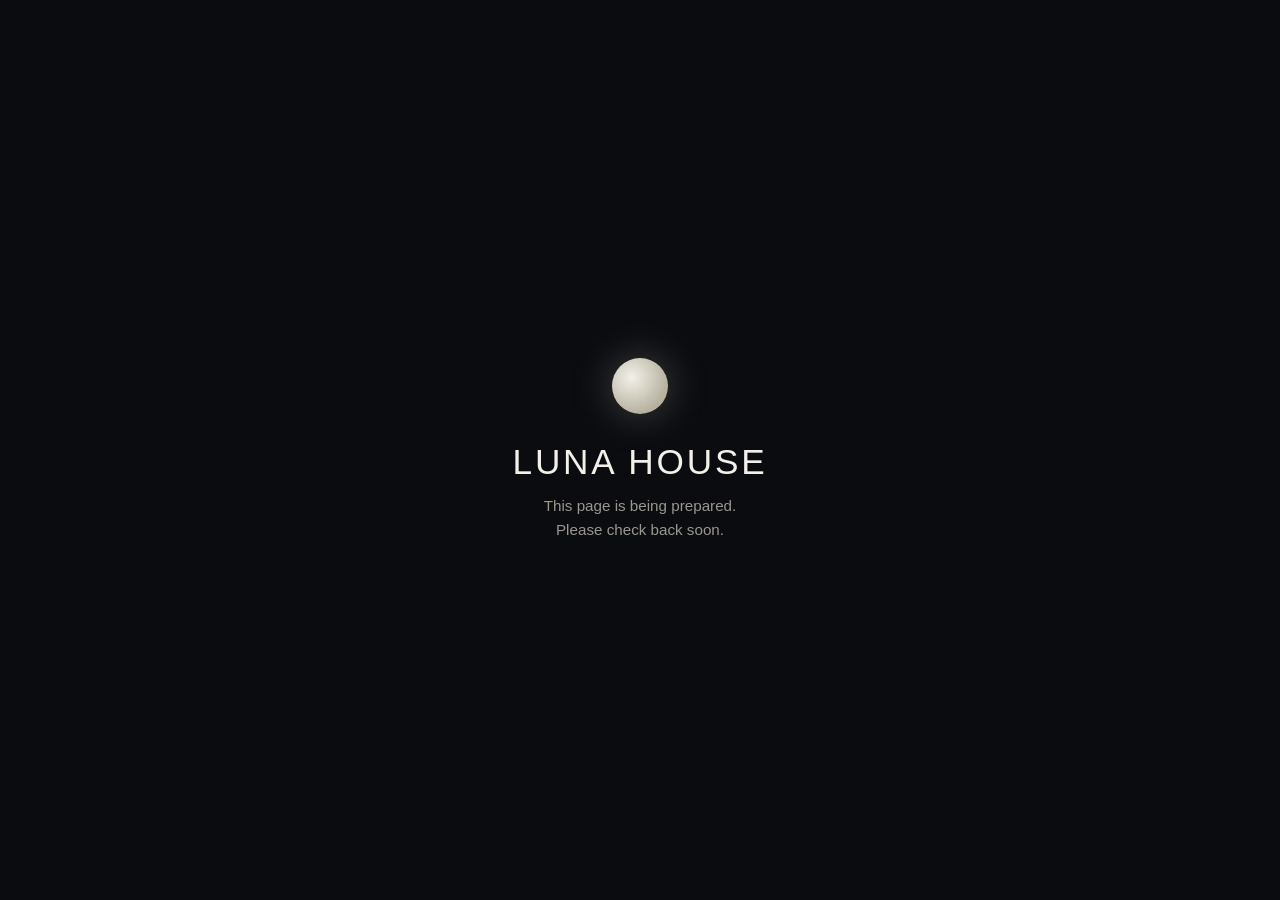
==== lunahouse/index.html @ dd2b15b4 "Add placeholder page for lunahouse subdomain Co-Authored-By: Claude Sonnet 5 <noreply@anthropic.com>" ====
<!DOCTYPE html>
<html lang="en">
<head>
<meta charset="UTF-8">
<meta name="viewport" content="width=device-width, initial-scale=1.0">
<title>Luna House — Coming Soon</title>
<style>
  :root {
    color-scheme: dark;
  }
  * { box-sizing: border-box; }
  html, body {
    height: 100%;
    margin: 0;
  }
  body {
    background: #0b0c10;
    color: #f2f0e8;
    font-family: "Helvetica Neue", Arial, sans-serif;
    display: flex;
    align-items: center;
    justify-content: center;
    text-align: center;
    padding: 24px;
  }
  .wrap {
    max-width: 520px;
  }
  .moon {
    width: 56px;
    height: 56px;
    margin: 0 auto 28px;
    border-radius: 50%;
    background: radial-gradient(circle at 35% 35%, #f2f0e8, #b7b2a0 70%);
    box-shadow: 0 0 40px rgba(242, 240, 232, 0.25);
  }
  h1 {
    font-size: clamp(1.6rem, 4vw, 2.2rem);
    font-weight: 300;
    letter-spacing: 0.08em;
    margin: 0 0 12px;
    text-transform: uppercase;
  }
  p {
    font-size: 0.95rem;
    line-height: 1.6;
    color: #9a978c;
    margin: 0;
  }
</style>
</head>
<body>
  <div class="wrap">
    <div class="moon"></div>
    <h1>Luna House</h1>
    <p>This page is being prepared.<br>Please check back soon.</p>
  </div>
</body>
</html>
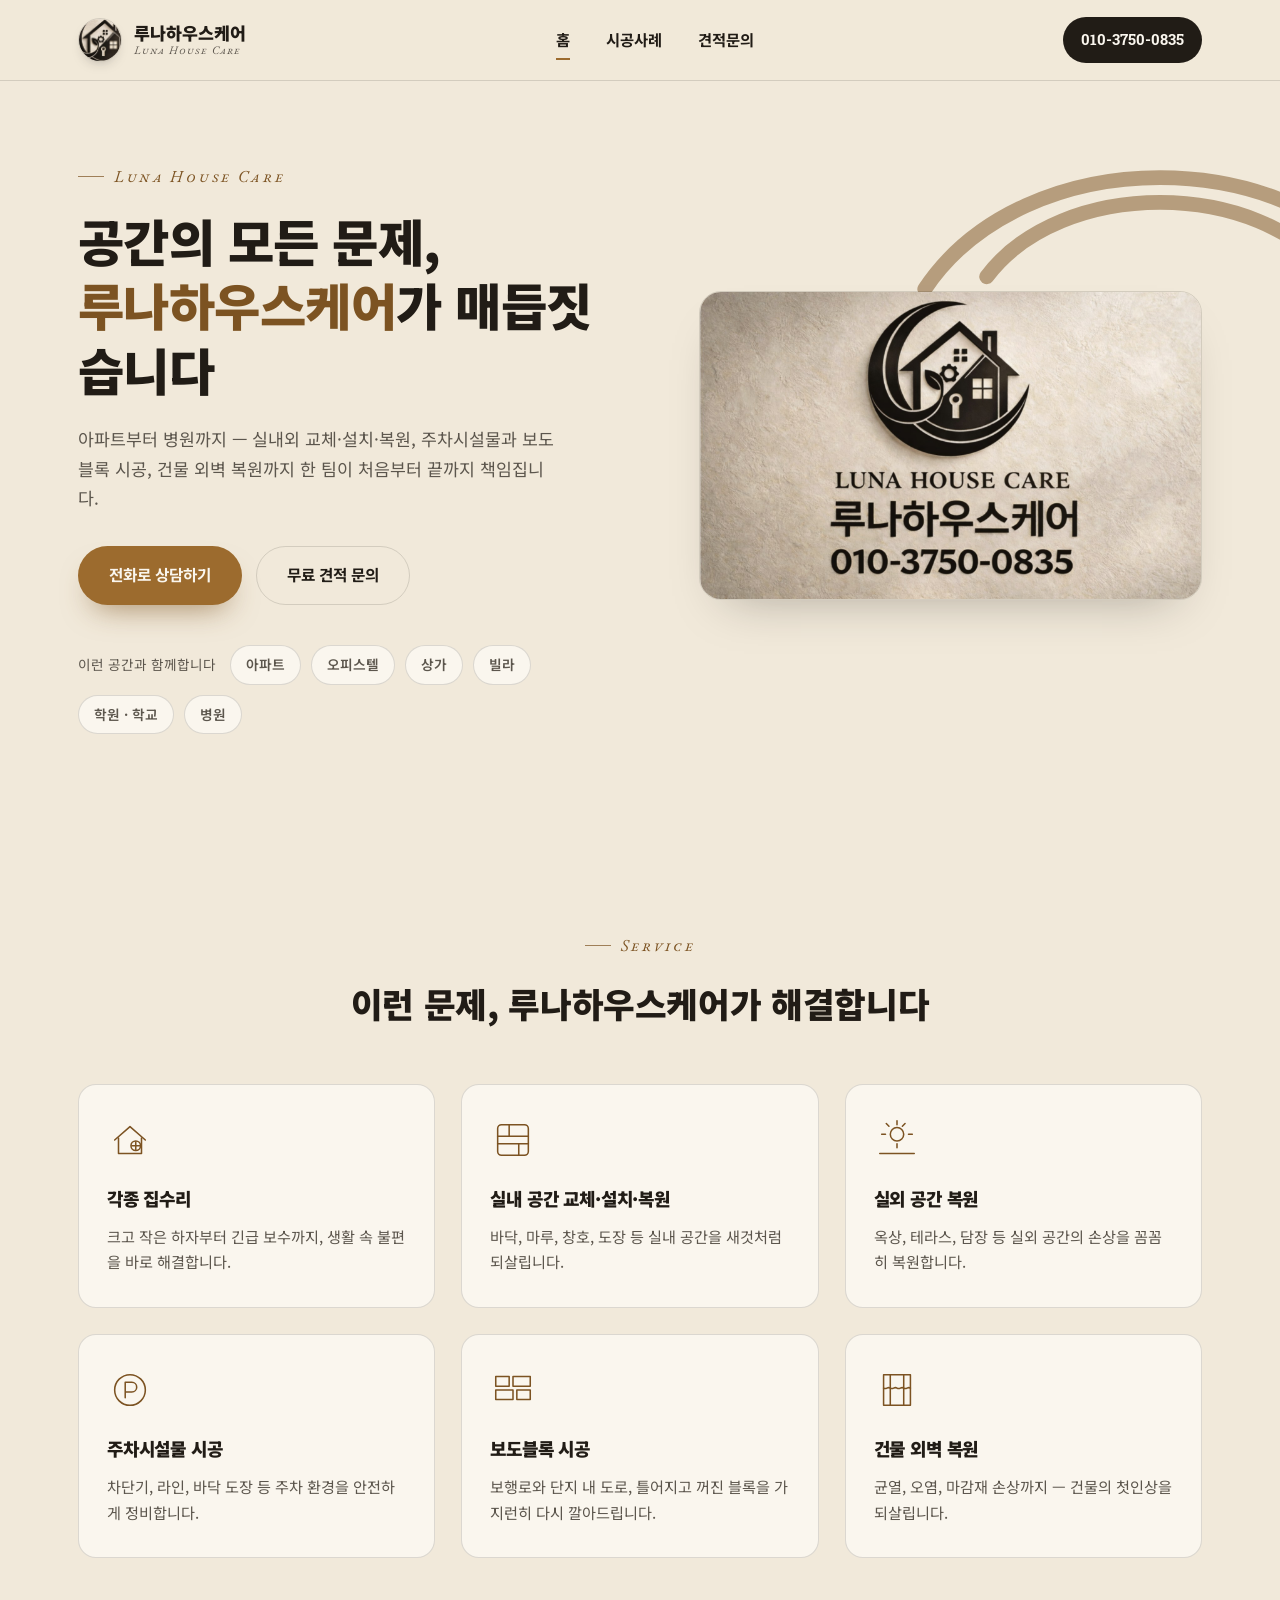
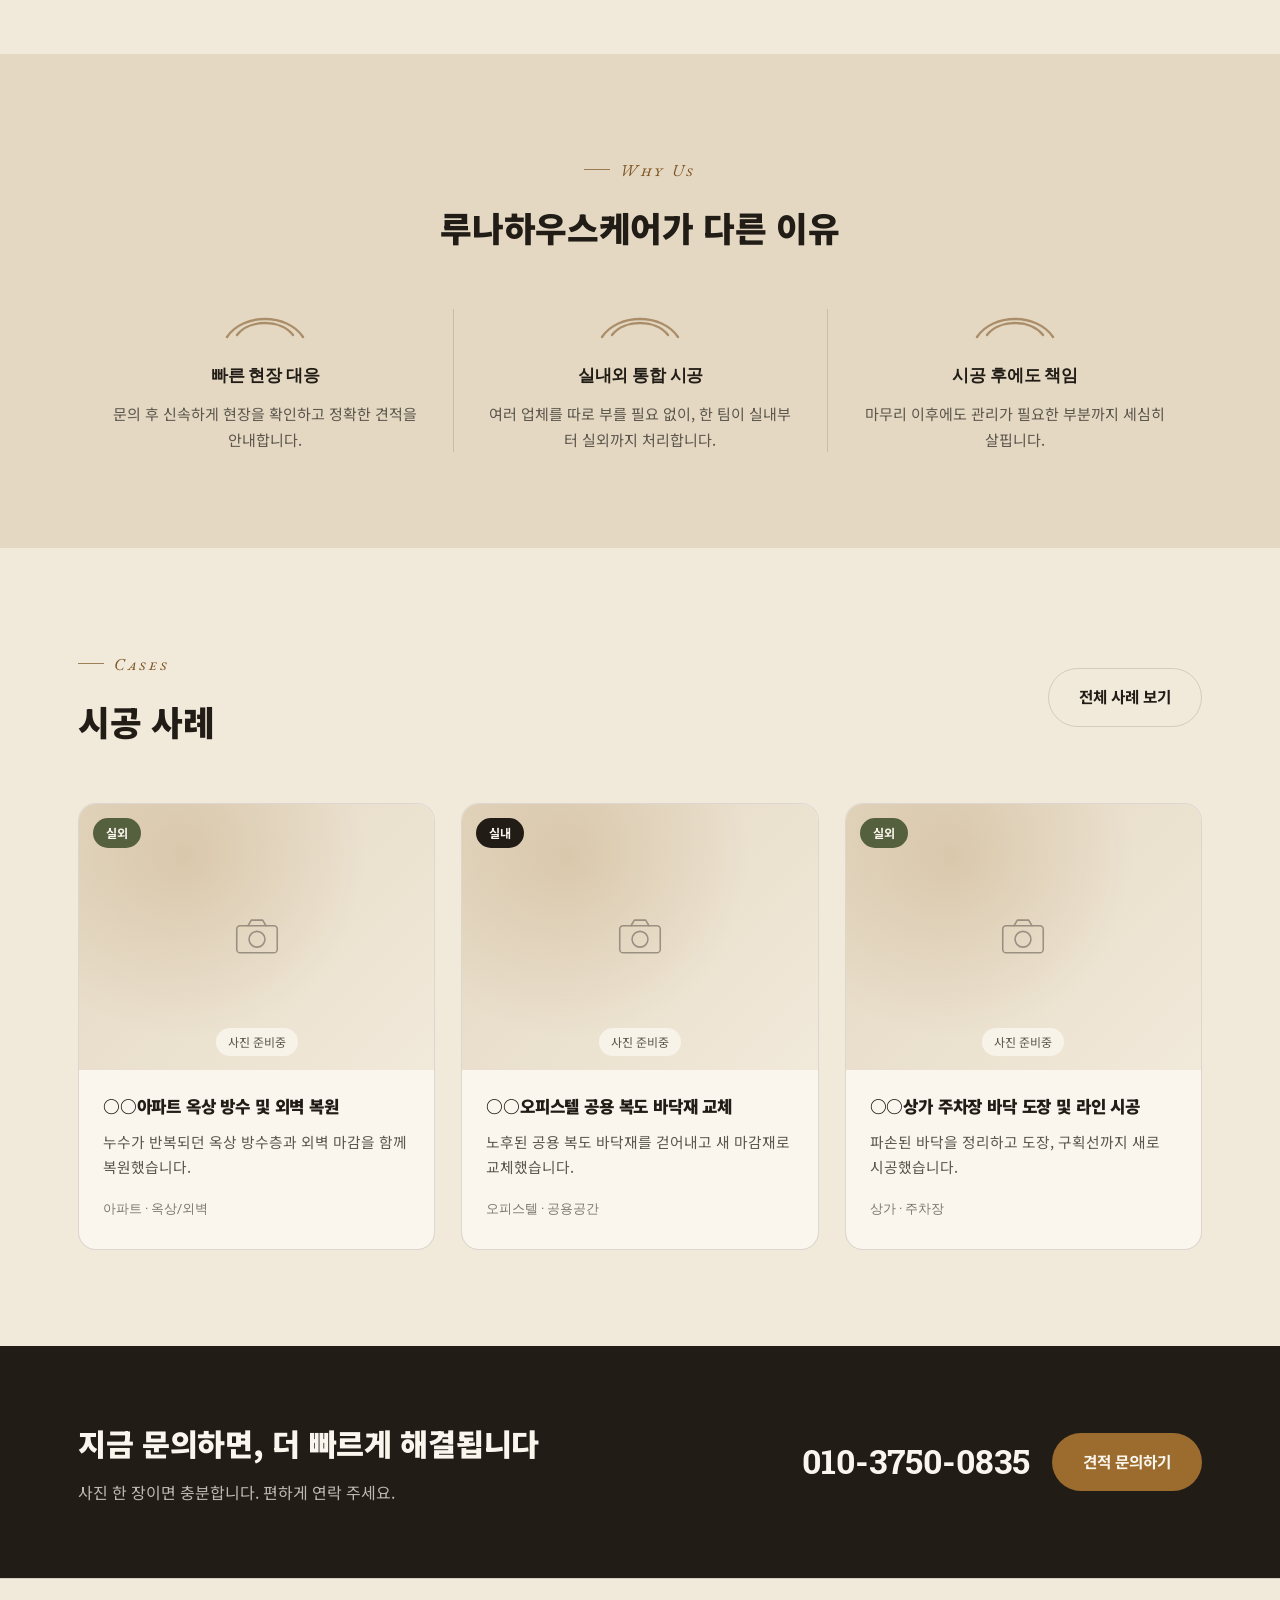
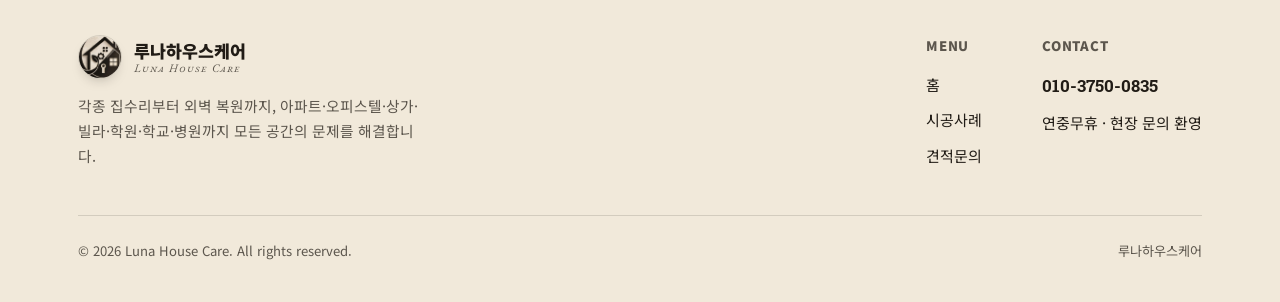
==== commit 310e8da0: "Design Luna House Care front-end (home, cases, estimate) Build out lunahouse.uemeejung.com as a full" ====
--- a/lunahouse/index.html
+++ b/lunahouse/index.html
@@ -1,59 +1,233 @@
 <!DOCTYPE html>
-<html lang="en">
+<html lang="ko">
 <head>
 <meta charset="UTF-8">
 <meta name="viewport" content="width=device-width, initial-scale=1.0">
-<title>Luna House — Coming Soon</title>
-<style>
-  :root {
-    color-scheme: dark;
-  }
-  * { box-sizing: border-box; }
-  html, body {
-    height: 100%;
-    margin: 0;
-  }
-  body {
-    background: #0b0c10;
-    color: #f2f0e8;
-    font-family: "Helvetica Neue", Arial, sans-serif;
-    display: flex;
-    align-items: center;
-    justify-content: center;
-    text-align: center;
-    padding: 24px;
-  }
-  .wrap {
-    max-width: 520px;
-  }
-  .moon {
-    width: 56px;
-    height: 56px;
-    margin: 0 auto 28px;
-    border-radius: 50%;
-    background: radial-gradient(circle at 35% 35%, #f2f0e8, #b7b2a0 70%);
-    box-shadow: 0 0 40px rgba(242, 240, 232, 0.25);
-  }
-  h1 {
-    font-size: clamp(1.6rem, 4vw, 2.2rem);
-    font-weight: 300;
-    letter-spacing: 0.08em;
-    margin: 0 0 12px;
-    text-transform: uppercase;
-  }
-  p {
-    font-size: 0.95rem;
-    line-height: 1.6;
-    color: #9a978c;
-    margin: 0;
-  }
-</style>
+<title>루나하우스케어 | 공간의 모든 문제를 해결합니다</title>
+<meta name="description" content="아파트, 오피스텔, 상가, 빌라, 학원, 학교, 병원까지 — 실내외 교체·설치·복원, 주차시설물, 보도블록 시공, 건물 외벽 복원을 루나하우스케어가 책임집니다.">
+<link rel="icon" type="image/jpeg" href="assets/logo-icon.jpg">
+<link rel="preconnect" href="https://fonts.googleapis.com">
+<link rel="preconnect" href="https://fonts.gstatic.com" crossorigin>
+<link href="https://fonts.googleapis.com/css2?family=EB+Garamond:ital@0;1&family=Noto+Sans+KR:wght@400;500;700;900&family=Roboto+Slab:wght@500;700&display=swap" rel="stylesheet">
+<link rel="stylesheet" href="assets/css/style.css">
 </head>
 <body>
-  <div class="wrap">
-    <div class="moon"></div>
-    <h1>Luna House</h1>
-    <p>This page is being prepared.<br>Please check back soon.</p>
-  </div>
+
+<header class="site-header">
+  <div class="wrap">
+    <a class="brand" href="index.html">
+      <span class="brand-mark"><img src="assets/logo-icon.jpg" alt="루나하우스케어 로고"></span>
+      <span class="brand-name">
+        <strong>루나하우스케어</strong>
+        <span>Luna House Care</span>
+      </span>
+    </a>
+    <nav class="main-nav">
+      <a href="index.html" aria-current="page">홈</a>
+      <a href="cases.html">시공사례</a>
+      <a href="estimate.html">견적문의</a>
+    </nav>
+    <div class="header-actions">
+      <a class="phone-pill" href="tel:010-3750-0835">010-3750-0835</a>
+      <button class="nav-toggle" aria-label="메뉴 열기" aria-expanded="false"><span></span></button>
+    </div>
+  </div>
+</header>
+
+<section class="hero">
+  <svg class="hero-arc crescent" viewBox="0 0 84 34" aria-hidden="true">
+    <path d="M4,28 C20,4 64,4 80,28" />
+    <path d="M14,26 C26,10 58,10 70,26" />
+  </svg>
+  <div class="wrap">
+    <div>
+      <span class="eyebrow">Luna House Care</span>
+      <h1>공간의 모든 문제,<br><em>루나하우스케어</em>가 매듭짓습니다</h1>
+      <p class="hero-lede">아파트부터 병원까지 — 실내외 교체·설치·복원, 주차시설물과 보도블록 시공, 건물 외벽 복원까지 한 팀이 처음부터 끝까지 책임집니다.</p>
+      <div class="hero-ctas">
+        <a class="btn btn-primary" href="tel:010-3750-0835">전화로 상담하기</a>
+        <a class="btn btn-ghost" href="estimate.html">무료 견적 문의</a>
+      </div>
+      <div class="trust-row">
+        <span class="label">이런 공간과 함께합니다</span>
+        <span class="chip">아파트</span>
+        <span class="chip">오피스텔</span>
+        <span class="chip">상가</span>
+        <span class="chip">빌라</span>
+        <span class="chip">학원 · 학교</span>
+        <span class="chip">병원</span>
+      </div>
+    </div>
+    <div class="hero-figure">
+      <img src="assets/logo-full.jpg" alt="루나하우스케어 로고 — 초승달과 집 모양의 심볼">
+    </div>
+  </div>
+</section>
+
+<section class="section reveal">
+  <div class="wrap">
+    <div class="section-head center">
+      <span class="eyebrow">Service</span>
+      <h2>이런 문제, 루나하우스케어가 해결합니다</h2>
+    </div>
+    <div class="service-grid">
+      <article class="service-card">
+        <span class="service-icon"><svg viewBox="0 0 48 48"><path d="M8 24 L24 10 L40 24"/><path d="M12 22 V38 H36 V22"/><circle cx="30" cy="30" r="5"/><path d="M30 26 V34 M26 30 H34"/></svg></span>
+        <h3>각종 집수리</h3>
+        <p>크고 작은 하자부터 긴급 보수까지, 생활 속 불편을 바로 해결합니다.</p>
+      </article>
+      <article class="service-card">
+        <span class="service-icon"><svg viewBox="0 0 48 48"><rect x="8" y="8" width="32" height="32" rx="4"/><line x1="8" y1="20" x2="40" y2="20"/><line x1="8" y1="28" x2="40" y2="28"/><line x1="20" y1="8" x2="20" y2="20"/><line x1="30" y1="28" x2="30" y2="40"/></svg></span>
+        <h3>실내 공간 교체·설치·복원</h3>
+        <p>바닥, 마루, 창호, 도장 등 실내 공간을 새것처럼 되살립니다.</p>
+      </article>
+      <article class="service-card">
+        <span class="service-icon"><svg viewBox="0 0 48 48"><circle cx="24" cy="18" r="7"/><path d="M24 4v4M24 28v4M8 18h4M36 18h4M12.8 6.8l2.8 2.8M32.4 6.8l-2.8 2.8"/><path d="M6 38h36"/></svg></span>
+        <h3>실외 공간 복원</h3>
+        <p>옥상, 테라스, 담장 등 실외 공간의 손상을 꼼꼼히 복원합니다.</p>
+      </article>
+      <article class="service-card">
+        <span class="service-icon"><svg viewBox="0 0 48 48"><circle cx="24" cy="24" r="16"/><path d="M19 32V16h7a5 5 0 0 1 0 10h-7"/></svg></span>
+        <h3>주차시설물 시공</h3>
+        <p>차단기, 라인, 바닥 도장 등 주차 환경을 안전하게 정비합니다.</p>
+      </article>
+      <article class="service-card">
+        <span class="service-icon"><svg viewBox="0 0 48 48"><rect x="6" y="10" width="14" height="10"/><rect x="24" y="10" width="18" height="10"/><rect x="6" y="24" width="18" height="10"/><rect x="28" y="24" width="14" height="10"/></svg></span>
+        <h3>보도블록 시공</h3>
+        <p>보행로와 단지 내 도로, 틀어지고 꺼진 블록을 가지런히 다시 깔아드립니다.</p>
+      </article>
+      <article class="service-card">
+        <span class="service-icon"><svg viewBox="0 0 48 48"><rect x="10" y="8" width="28" height="32"/><line x1="17" y1="8" x2="17" y2="40"/><line x1="31" y1="8" x2="31" y2="40"/><path d="M10 22c3 2 4-2 7 0s4-2 7 0 4-2 7 0 4-2 7 0"/></svg></span>
+        <h3>건물 외벽 복원</h3>
+        <p>균열, 오염, 마감재 손상까지 — 건물의 첫인상을 되살립니다.</p>
+      </article>
+    </div>
+  </div>
+</section>
+
+<section class="section section-alt reveal">
+  <div class="wrap">
+    <div class="section-head center">
+      <span class="eyebrow">Why Us</span>
+      <h2>루나하우스케어가 다른 이유</h2>
+    </div>
+    <div class="pillar-row">
+      <div class="pillar">
+        <svg class="crescent crescent--center" viewBox="0 0 84 34" aria-hidden="true"><path d="M4,28 C20,4 64,4 80,28"/><path d="M14,26 C26,10 58,10 70,26"/></svg>
+        <h3>빠른 현장 대응</h3>
+        <p>문의 후 신속하게 현장을 확인하고 정확한 견적을 안내합니다.</p>
+      </div>
+      <div class="pillar">
+        <svg class="crescent crescent--center" viewBox="0 0 84 34" aria-hidden="true"><path d="M4,28 C20,4 64,4 80,28"/><path d="M14,26 C26,10 58,10 70,26"/></svg>
+        <h3>실내외 통합 시공</h3>
+        <p>여러 업체를 따로 부를 필요 없이, 한 팀이 실내부터 실외까지 처리합니다.</p>
+      </div>
+      <div class="pillar">
+        <svg class="crescent crescent--center" viewBox="0 0 84 34" aria-hidden="true"><path d="M4,28 C20,4 64,4 80,28"/><path d="M14,26 C26,10 58,10 70,26"/></svg>
+        <h3>시공 후에도 책임</h3>
+        <p>마무리 이후에도 관리가 필요한 부분까지 세심히 살핍니다.</p>
+      </div>
+    </div>
+  </div>
+</section>
+
+<section class="section reveal">
+  <div class="wrap">
+    <div class="section-foot">
+      <div class="section-head">
+        <span class="eyebrow">Cases</span>
+        <h2>시공 사례</h2>
+      </div>
+      <a class="btn btn-ghost" href="cases.html">전체 사례 보기</a>
+    </div>
+    <div class="case-grid">
+      <article class="case-card">
+        <div class="case-thumb">
+          <span class="case-tag outdoor">실외</span>
+          <svg viewBox="0 0 48 48"><rect x="6" y="14" width="36" height="24" rx="3"/><path d="M16 14l3-5h10l3 5"/><circle cx="24" cy="26" r="7"/></svg>
+          <span class="thumb-caption">사진 준비중</span>
+        </div>
+        <div class="case-body">
+          <h3>○○아파트 옥상 방수 및 외벽 복원</h3>
+          <p>누수가 반복되던 옥상 방수층과 외벽 마감을 함께 복원했습니다.</p>
+          <span class="case-meta">아파트 · 옥상/외벽</span>
+        </div>
+      </article>
+      <article class="case-card">
+        <div class="case-thumb">
+          <span class="case-tag">실내</span>
+          <svg viewBox="0 0 48 48"><rect x="6" y="14" width="36" height="24" rx="3"/><path d="M16 14l3-5h10l3 5"/><circle cx="24" cy="26" r="7"/></svg>
+          <span class="thumb-caption">사진 준비중</span>
+        </div>
+        <div class="case-body">
+          <h3>○○오피스텔 공용 복도 바닥재 교체</h3>
+          <p>노후된 공용 복도 바닥재를 걷어내고 새 마감재로 교체했습니다.</p>
+          <span class="case-meta">오피스텔 · 공용공간</span>
+        </div>
+      </article>
+      <article class="case-card">
+        <div class="case-thumb">
+          <span class="case-tag outdoor">실외</span>
+          <svg viewBox="0 0 48 48"><rect x="6" y="14" width="36" height="24" rx="3"/><path d="M16 14l3-5h10l3 5"/><circle cx="24" cy="26" r="7"/></svg>
+          <span class="thumb-caption">사진 준비중</span>
+        </div>
+        <div class="case-body">
+          <h3>○○상가 주차장 바닥 도장 및 라인 시공</h3>
+          <p>파손된 바닥을 정리하고 도장, 구획선까지 새로 시공했습니다.</p>
+          <span class="case-meta">상가 · 주차장</span>
+        </div>
+      </article>
+    </div>
+  </div>
+</section>
+
+<section class="cta-band">
+  <div class="wrap">
+    <div>
+      <h2>지금 문의하면, 더 빠르게 해결됩니다</h2>
+      <p>사진 한 장이면 충분합니다. 편하게 연락 주세요.</p>
+    </div>
+    <div class="cta-actions">
+      <a class="phone-big" href="tel:010-3750-0835">010-3750-0835</a>
+      <a class="btn btn-primary" href="estimate.html">견적 문의하기</a>
+    </div>
+  </div>
+</section>
+
+<footer class="site-footer">
+  <div class="wrap">
+    <div class="footer-top">
+      <div class="footer-brand">
+        <a class="brand" href="index.html">
+          <span class="brand-mark"><img src="assets/logo-icon.jpg" alt="루나하우스케어 로고"></span>
+          <span class="brand-name">
+            <strong>루나하우스케어</strong>
+            <span>Luna House Care</span>
+          </span>
+        </a>
+        <p>각종 집수리부터 외벽 복원까지, 아파트·오피스텔·상가·빌라·학원·학교·병원까지 모든 공간의 문제를 해결합니다.</p>
+      </div>
+      <div class="footer-links">
+        <div class="footer-col">
+          <h4>MENU</h4>
+          <a href="index.html">홈</a>
+          <a href="cases.html">시공사례</a>
+          <a href="estimate.html">견적문의</a>
+        </div>
+        <div class="footer-col">
+          <h4>CONTACT</h4>
+          <a class="phone" href="tel:010-3750-0835">010-3750-0835</a>
+          <p>연중무휴 · 현장 문의 환영</p>
+        </div>
+      </div>
+    </div>
+    <div class="footer-bottom">
+      <span>© 2026 Luna House Care. All rights reserved.</span>
+      <span>루나하우스케어</span>
+    </div>
+  </div>
+</footer>
+
+<script src="assets/js/main.js"></script>
 </body>
 </html>
--- a/lunahouse/assets/css/style.css
+++ b/lunahouse/assets/css/style.css
@@ -0,0 +1,1085 @@
+/* ==========================================================================
+   Luna House Care — shared styles
+   ========================================================================== */
+
+:root {
+  --plaster: #f1e9da;
+  --plaster-deep: #e4d8c2;
+  --paper: #faf6ee;
+  --ink: #211c16;
+  --ink-soft: #5c564d;
+  --brass: #9c6b2e;
+  --brass-deep: #7c5322;
+  --moss: #55603f;
+  --line: rgba(33, 28, 22, 0.14);
+  --shadow: 0 24px 48px -28px rgba(33, 28, 22, 0.35);
+
+  --font-serif: "EB Garamond", "Noto Serif KR", serif;
+  --font-kr: "Noto Sans KR", sans-serif;
+  --font-slab: "Roboto Slab", serif;
+
+  --container: 1180px;
+}
+
+* {
+  box-sizing: border-box;
+}
+
+html {
+  scroll-behavior: smooth;
+}
+
+body {
+  margin: 0;
+  background: var(--plaster);
+  color: var(--ink);
+  font-family: var(--font-kr);
+  font-size: 16px;
+  line-height: 1.7;
+  -webkit-font-smoothing: antialiased;
+}
+
+img {
+  max-width: 100%;
+  display: block;
+}
+
+a {
+  color: inherit;
+  text-decoration: none;
+}
+
+ul {
+  margin: 0;
+  padding: 0;
+  list-style: none;
+}
+
+h1, h2, h3, h4 {
+  margin: 0;
+  font-family: var(--font-kr);
+  font-weight: 900;
+  letter-spacing: -0.01em;
+  color: var(--ink);
+}
+
+p {
+  margin: 0;
+}
+
+.wrap {
+  max-width: var(--container);
+  margin: 0 auto;
+  padding: 0 28px;
+}
+
+.eyebrow {
+  display: inline-flex;
+  align-items: center;
+  gap: 10px;
+  font-family: var(--font-serif);
+  font-style: italic;
+  font-variant: small-caps;
+  letter-spacing: 0.16em;
+  font-size: 1.05rem;
+  color: var(--brass-deep);
+}
+
+.eyebrow::before {
+  content: "";
+  width: 26px;
+  height: 1px;
+  background: var(--brass-deep);
+  opacity: 0.7;
+}
+
+:focus-visible {
+  outline: 2px solid var(--brass-deep);
+  outline-offset: 3px;
+}
+
+/* -- crescent divider ------------------------------------------------- */
+
+.crescent {
+  display: block;
+  width: 84px;
+  height: 34px;
+  opacity: 0.55;
+}
+
+.crescent path {
+  fill: none;
+  stroke: var(--brass-deep);
+  stroke-width: 2.4;
+  stroke-linecap: round;
+}
+
+.crescent--center {
+  margin: 0 auto;
+}
+
+/* -- buttons ------------------------------------------------------------ */
+
+.btn {
+  display: inline-flex;
+  align-items: center;
+  justify-content: center;
+  gap: 8px;
+  padding: 15px 30px;
+  border-radius: 999px;
+  font-family: var(--font-kr);
+  font-weight: 700;
+  font-size: 0.98rem;
+  border: 1px solid transparent;
+  cursor: pointer;
+  transition: transform 0.2s ease, box-shadow 0.2s ease, background 0.2s ease;
+}
+
+.btn:hover {
+  transform: translateY(-2px);
+}
+
+.btn-primary {
+  background: var(--brass);
+  color: var(--paper);
+  box-shadow: 0 16px 30px -14px rgba(124, 83, 34, 0.65);
+}
+
+.btn-primary:hover {
+  background: var(--brass-deep);
+}
+
+.btn-ghost {
+  background: transparent;
+  color: var(--ink);
+  border-color: var(--line);
+}
+
+.btn-ghost:hover {
+  border-color: var(--ink);
+}
+
+.btn-block {
+  width: 100%;
+}
+
+@media (prefers-reduced-motion: reduce) {
+  .btn:hover {
+    transform: none;
+  }
+  html {
+    scroll-behavior: auto;
+  }
+}
+
+/* -- header --------------------------------------------------------------- */
+
+.site-header {
+  position: sticky;
+  top: 0;
+  z-index: 40;
+  background: rgba(241, 233, 218, 0.92);
+  backdrop-filter: blur(10px);
+  border-bottom: 1px solid var(--line);
+}
+
+.site-header .wrap {
+  display: flex;
+  align-items: center;
+  justify-content: space-between;
+  height: 80px;
+}
+
+.brand {
+  display: flex;
+  align-items: center;
+  gap: 12px;
+}
+
+.brand-mark {
+  width: 44px;
+  height: 44px;
+  border-radius: 50%;
+  overflow: hidden;
+  border: 1px solid var(--line);
+  box-shadow: 0 6px 14px -8px rgba(33, 28, 22, 0.4);
+  flex-shrink: 0;
+}
+
+.brand-mark img {
+  width: 100%;
+  height: 100%;
+  object-fit: cover;
+  transform: scale(1.5);
+}
+
+.brand-name {
+  display: flex;
+  flex-direction: column;
+  line-height: 1.15;
+}
+
+.brand-name strong {
+  font-size: 1.08rem;
+  font-weight: 900;
+}
+
+.brand-name span {
+  font-family: var(--font-serif);
+  font-style: italic;
+  font-variant: small-caps;
+  letter-spacing: 0.1em;
+  font-size: 0.72rem;
+  color: var(--ink-soft);
+}
+
+.main-nav {
+  display: flex;
+  align-items: center;
+  gap: 36px;
+}
+
+.main-nav a {
+  font-weight: 700;
+  font-size: 0.96rem;
+  padding: 6px 0;
+  border-bottom: 2px solid transparent;
+}
+
+.main-nav a:hover,
+.main-nav a[aria-current="page"] {
+  border-color: var(--brass);
+}
+
+.header-actions {
+  display: flex;
+  align-items: center;
+  gap: 14px;
+}
+
+.phone-pill {
+  display: inline-flex;
+  align-items: center;
+  gap: 8px;
+  padding: 10px 18px;
+  border-radius: 999px;
+  background: var(--ink);
+  color: var(--paper);
+  font-family: var(--font-slab);
+  font-weight: 700;
+  font-size: 0.92rem;
+  white-space: nowrap;
+}
+
+.nav-toggle {
+  display: none;
+  width: 40px;
+  height: 40px;
+  border-radius: 10px;
+  border: 1px solid var(--line);
+  background: transparent;
+  align-items: center;
+  justify-content: center;
+  cursor: pointer;
+}
+
+.nav-toggle span,
+.nav-toggle span::before,
+.nav-toggle span::after {
+  content: "";
+  display: block;
+  width: 18px;
+  height: 2px;
+  background: var(--ink);
+  position: relative;
+  transition: transform 0.2s ease;
+}
+
+.nav-toggle span::before {
+  position: absolute;
+  top: -6px;
+}
+
+.nav-toggle span::after {
+  position: absolute;
+  top: 6px;
+}
+
+/* -- page hero (inner pages) ---------------------------------------------- */
+
+.page-hero {
+  padding: 64px 0 48px;
+  border-bottom: 1px solid var(--line);
+}
+
+.page-hero h1 {
+  font-size: clamp(2rem, 4vw, 2.6rem);
+  margin: 14px 0 12px;
+}
+
+.page-hero p {
+  max-width: 560px;
+  color: var(--ink-soft);
+  font-size: 1.05rem;
+}
+
+/* -- home hero -------------------------------------------------------------- */
+
+.hero {
+  position: relative;
+  overflow: hidden;
+  padding: 76px 0 96px;
+}
+
+.hero-arc {
+  position: absolute;
+  right: -140px;
+  top: -120px;
+  width: 520px;
+  height: 520px;
+  opacity: 0.5;
+  pointer-events: none;
+}
+
+.hero .wrap {
+  display: grid;
+  grid-template-columns: 1.05fr 0.95fr;
+  gap: 64px;
+  align-items: center;
+  position: relative;
+}
+
+.hero h1 {
+  font-size: clamp(2.2rem, 4.4vw, 3.15rem);
+  line-height: 1.28;
+  margin: 18px 0 22px;
+}
+
+.hero h1 em {
+  font-style: normal;
+  color: var(--brass-deep);
+}
+
+.hero-lede {
+  font-size: 1.08rem;
+  color: var(--ink-soft);
+  max-width: 480px;
+  margin-bottom: 34px;
+}
+
+.hero-ctas {
+  display: flex;
+  gap: 14px;
+  flex-wrap: wrap;
+  margin-bottom: 40px;
+}
+
+.trust-row {
+  display: flex;
+  flex-wrap: wrap;
+  gap: 10px;
+  align-items: center;
+}
+
+.trust-row span.label {
+  font-size: 0.85rem;
+  color: var(--ink-soft);
+  margin-right: 4px;
+}
+
+.chip {
+  display: inline-flex;
+  align-items: center;
+  padding: 7px 15px;
+  border-radius: 999px;
+  background: var(--paper);
+  border: 1px solid var(--line);
+  font-size: 0.86rem;
+  font-weight: 600;
+  color: var(--ink-soft);
+}
+
+.hero-figure {
+  position: relative;
+  border-radius: 22px;
+  overflow: hidden;
+  box-shadow: var(--shadow);
+  border: 1px solid var(--line);
+}
+
+.hero-figure img {
+  width: 100%;
+  height: auto;
+}
+
+/* -- sections --------------------------------------------------------------- */
+
+.section {
+  padding: 96px 0;
+}
+
+.section-alt {
+  background: var(--plaster-deep);
+}
+
+.section-head {
+  max-width: 640px;
+  margin-bottom: 52px;
+}
+
+.section-head h2 {
+  font-size: clamp(1.7rem, 3vw, 2.15rem);
+  margin: 14px 0 0;
+}
+
+.section-head.center {
+  margin-left: auto;
+  margin-right: auto;
+  text-align: center;
+}
+
+.section-foot {
+  display: flex;
+  align-items: center;
+  justify-content: space-between;
+  gap: 20px;
+  margin-bottom: 52px;
+}
+
+.section-foot .section-head {
+  margin-bottom: 0;
+}
+
+/* -- service grid ------------------------------------------------------------ */
+
+.service-grid {
+  display: grid;
+  grid-template-columns: repeat(3, 1fr);
+  gap: 26px;
+}
+
+.service-card {
+  background: var(--paper);
+  border: 1px solid var(--line);
+  border-radius: 18px;
+  padding: 32px 28px;
+  transition: transform 0.25s ease, box-shadow 0.25s ease;
+}
+
+.service-card:hover {
+  transform: translateY(-4px);
+  box-shadow: var(--shadow);
+}
+
+.service-icon {
+  display: block;
+  width: 46px;
+  height: 46px;
+  margin-bottom: 20px;
+}
+
+.service-icon svg {
+  width: 100%;
+  height: 100%;
+  fill: none;
+  stroke: var(--brass-deep);
+  stroke-width: 1.6;
+  stroke-linecap: round;
+  stroke-linejoin: round;
+}
+
+.service-card h3 {
+  font-size: 1.12rem;
+  margin-bottom: 10px;
+}
+
+.service-card p {
+  color: var(--ink-soft);
+  font-size: 0.95rem;
+}
+
+@media (prefers-reduced-motion: reduce) {
+  .service-card:hover {
+    transform: none;
+  }
+}
+
+/* -- pillars ------------------------------------------------------------- */
+
+.pillar-row {
+  display: grid;
+  grid-template-columns: repeat(3, 1fr);
+  gap: 0;
+}
+
+.pillar {
+  padding: 0 32px;
+  text-align: center;
+  position: relative;
+}
+
+.pillar + .pillar {
+  border-left: 1px solid var(--line);
+}
+
+.pillar h3 {
+  font-family: var(--font-slab);
+  font-size: 1.05rem;
+  margin: 18px 0 12px;
+}
+
+.pillar p {
+  color: var(--ink-soft);
+  font-size: 0.94rem;
+}
+
+/* -- case cards ------------------------------------------------------------- */
+
+.case-grid {
+  display: grid;
+  grid-template-columns: repeat(3, 1fr);
+  gap: 26px;
+}
+
+.case-card {
+  background: var(--paper);
+  border: 1px solid var(--line);
+  border-radius: 18px;
+  overflow: hidden;
+}
+
+.case-thumb {
+  position: relative;
+  aspect-ratio: 4 / 3;
+  background:
+    radial-gradient(circle at 30% 20%, rgba(156, 107, 46, 0.18), transparent 55%),
+    linear-gradient(135deg, var(--plaster-deep), var(--plaster));
+  display: flex;
+  align-items: center;
+  justify-content: center;
+}
+
+.case-thumb svg {
+  display: block;
+  width: 54px;
+  height: 54px;
+  fill: none;
+  stroke: var(--ink-soft);
+  stroke-width: 1.4;
+  stroke-linecap: round;
+  stroke-linejoin: round;
+  opacity: 0.55;
+}
+
+.thumb-caption {
+  position: absolute;
+  bottom: 14px;
+  left: 50%;
+  transform: translateX(-50%);
+  font-size: 0.75rem;
+  color: var(--ink-soft);
+  background: rgba(250, 246, 238, 0.85);
+  padding: 4px 12px;
+  border-radius: 999px;
+  white-space: nowrap;
+}
+
+.case-tag {
+  position: absolute;
+  top: 14px;
+  left: 14px;
+  padding: 5px 13px;
+  border-radius: 999px;
+  font-size: 0.76rem;
+  font-weight: 700;
+  background: var(--ink);
+  color: var(--paper);
+}
+
+.case-tag.outdoor {
+  background: var(--moss);
+}
+
+.case-body {
+  padding: 24px 24px 28px;
+}
+
+.case-body h3 {
+  font-size: 1.05rem;
+  margin-bottom: 10px;
+  line-height: 1.5;
+}
+
+.case-body p {
+  color: var(--ink-soft);
+  font-size: 0.92rem;
+  margin-bottom: 14px;
+}
+
+.case-meta {
+  font-size: 0.8rem;
+  color: var(--ink-soft);
+  opacity: 0.8;
+  font-family: var(--font-slab);
+}
+
+/* -- filter tabs ------------------------------------------------------------- */
+
+.filter-tabs {
+  display: flex;
+  gap: 10px;
+  margin-bottom: 40px;
+}
+
+.filter-tab {
+  padding: 10px 22px;
+  border-radius: 999px;
+  border: 1px solid var(--line);
+  background: var(--paper);
+  font-weight: 700;
+  font-size: 0.92rem;
+  cursor: pointer;
+  color: var(--ink-soft);
+}
+
+.filter-tab[aria-pressed="true"] {
+  background: var(--ink);
+  border-color: var(--ink);
+  color: var(--paper);
+}
+
+/* -- CTA band ------------------------------------------------------------- */
+
+.cta-band {
+  background: var(--ink);
+  color: var(--paper);
+  padding: 72px 0;
+}
+
+.cta-band .wrap {
+  display: flex;
+  align-items: center;
+  justify-content: space-between;
+  gap: 30px;
+  flex-wrap: wrap;
+}
+
+.cta-band h2 {
+  color: var(--paper);
+  font-size: clamp(1.5rem, 3vw, 1.9rem);
+  margin-bottom: 10px;
+}
+
+.cta-band p {
+  color: rgba(250, 246, 238, 0.72);
+}
+
+.cta-band .phone-big {
+  font-family: var(--font-slab);
+  font-size: clamp(1.6rem, 3vw, 2.1rem);
+  font-weight: 700;
+  color: var(--paper);
+}
+
+.cta-band .cta-actions {
+  display: flex;
+  align-items: center;
+  gap: 22px;
+  flex-wrap: wrap;
+}
+
+.cta-band .btn-primary {
+  box-shadow: none;
+}
+
+/* -- footer ------------------------------------------------------------- */
+
+.site-footer {
+  padding: 56px 0 40px;
+  border-top: 1px solid var(--line);
+}
+
+.footer-top {
+  display: flex;
+  justify-content: space-between;
+  gap: 40px;
+  flex-wrap: wrap;
+  margin-bottom: 36px;
+}
+
+.footer-brand {
+  max-width: 340px;
+}
+
+.footer-brand .brand {
+  margin-bottom: 14px;
+}
+
+.footer-brand p {
+  color: var(--ink-soft);
+  font-size: 0.92rem;
+}
+
+.footer-links {
+  display: flex;
+  gap: 60px;
+  flex-wrap: wrap;
+}
+
+.footer-col h4 {
+  font-size: 0.82rem;
+  letter-spacing: 0.06em;
+  color: var(--ink-soft);
+  margin-bottom: 14px;
+}
+
+.footer-col a,
+.footer-col p {
+  display: block;
+  font-size: 0.94rem;
+  margin-bottom: 10px;
+}
+
+.footer-col .phone {
+  font-family: var(--font-slab);
+  font-weight: 700;
+  font-size: 1.05rem;
+}
+
+.footer-bottom {
+  padding-top: 24px;
+  border-top: 1px solid var(--line);
+  display: flex;
+  justify-content: space-between;
+  flex-wrap: wrap;
+  gap: 10px;
+  font-size: 0.82rem;
+  color: var(--ink-soft);
+}
+
+/* -- estimate form ------------------------------------------------------------- */
+
+.estimate-layout {
+  display: grid;
+  grid-template-columns: 1.5fr 1fr;
+  gap: 40px;
+  align-items: start;
+}
+
+.form-card,
+.contact-card {
+  background: var(--paper);
+  border: 1px solid var(--line);
+  border-radius: 20px;
+  padding: 36px;
+}
+
+.form-card {
+  box-shadow: var(--shadow);
+}
+
+.form-row {
+  display: grid;
+  grid-template-columns: 1fr 1fr;
+  gap: 20px;
+  margin-bottom: 20px;
+}
+
+.field {
+  margin-bottom: 20px;
+}
+
+.field.full {
+  grid-column: 1 / -1;
+}
+
+.field label {
+  display: block;
+  font-weight: 700;
+  font-size: 0.92rem;
+  margin-bottom: 8px;
+}
+
+.field .hint {
+  font-weight: 400;
+  color: var(--ink-soft);
+  font-size: 0.82rem;
+  margin-left: 6px;
+}
+
+.field input[type="text"],
+.field input[type="tel"],
+.field select,
+.field textarea {
+  width: 100%;
+  padding: 13px 15px;
+  border-radius: 10px;
+  border: 1px solid var(--line);
+  background: var(--plaster);
+  font-family: var(--font-kr);
+  font-size: 0.96rem;
+  color: var(--ink);
+}
+
+.field input:focus,
+.field select:focus,
+.field textarea:focus {
+  outline: 2px solid var(--brass-deep);
+  outline-offset: 1px;
+}
+
+.field textarea {
+  resize: vertical;
+  min-height: 130px;
+}
+
+.check-grid {
+  display: flex;
+  flex-wrap: wrap;
+  gap: 10px;
+}
+
+.check-pill {
+  position: relative;
+}
+
+.check-pill input {
+  position: absolute;
+  opacity: 0;
+  inset: 0;
+  cursor: pointer;
+}
+
+.check-pill span {
+  display: inline-flex;
+  padding: 9px 16px;
+  border-radius: 999px;
+  border: 1px solid var(--line);
+  font-size: 0.88rem;
+  font-weight: 600;
+  color: var(--ink-soft);
+}
+
+.check-pill input:checked + span {
+  background: var(--ink);
+  border-color: var(--ink);
+  color: var(--paper);
+}
+
+.check-pill input:focus-visible + span {
+  outline: 2px solid var(--brass-deep);
+  outline-offset: 2px;
+}
+
+.radio-row {
+  display: flex;
+  gap: 22px;
+}
+
+.radio-row label {
+  display: flex;
+  align-items: center;
+  gap: 8px;
+  font-weight: 600;
+  font-size: 0.94rem;
+}
+
+.file-drop {
+  border: 1.5px dashed var(--line);
+  border-radius: 12px;
+  padding: 24px;
+  text-align: center;
+  color: var(--ink-soft);
+  font-size: 0.88rem;
+  position: relative;
+}
+
+.file-drop input {
+  position: absolute;
+  inset: 0;
+  opacity: 0;
+  cursor: pointer;
+}
+
+.consent {
+  display: flex;
+  align-items: flex-start;
+  gap: 10px;
+  font-size: 0.86rem;
+  color: var(--ink-soft);
+  margin-bottom: 24px;
+}
+
+.consent input {
+  margin-top: 3px;
+}
+
+.form-success {
+  display: none;
+  text-align: center;
+  padding: 60px 20px;
+}
+
+.form-success.is-visible {
+  display: block;
+}
+
+.form-success .crescent {
+  margin-bottom: 18px;
+}
+
+.form-success h3 {
+  font-size: 1.3rem;
+  margin-bottom: 10px;
+}
+
+.form-success p {
+  color: var(--ink-soft);
+}
+
+.contact-card {
+  position: sticky;
+  top: 104px;
+}
+
+.contact-card .phone-link {
+  display: block;
+  font-family: var(--font-slab);
+  font-size: 1.9rem;
+  font-weight: 700;
+  margin: 14px 0 6px;
+  color: var(--brass-deep);
+}
+
+.contact-card .muted {
+  color: var(--ink-soft);
+  font-size: 0.9rem;
+  margin-bottom: 26px;
+}
+
+.info-list li {
+  display: flex;
+  justify-content: space-between;
+  padding: 12px 0;
+  border-top: 1px solid var(--line);
+  font-size: 0.9rem;
+}
+
+.info-list li:first-child {
+  border-top: none;
+}
+
+.info-list span:first-child {
+  color: var(--ink-soft);
+}
+
+.info-list span:last-child {
+  font-weight: 700;
+}
+
+/* -- reveal on scroll ------------------------------------------------------------- */
+
+.reveal {
+  opacity: 0;
+  transform: translateY(18px);
+  transition: opacity 0.6s ease, transform 0.6s ease;
+}
+
+.reveal.is-visible {
+  opacity: 1;
+  transform: none;
+}
+
+@media (prefers-reduced-motion: reduce) {
+  .reveal {
+    opacity: 1;
+    transform: none;
+    transition: none;
+  }
+}
+
+/* -- responsive ------------------------------------------------------------- */
+
+@media (max-width: 980px) {
+  .hero .wrap {
+    grid-template-columns: 1fr;
+  }
+
+  .hero-figure {
+    order: -1;
+  }
+
+  .service-grid,
+  .case-grid {
+    grid-template-columns: repeat(2, 1fr);
+  }
+
+  .pillar-row {
+    grid-template-columns: 1fr;
+    gap: 32px;
+  }
+
+  .pillar + .pillar {
+    border-left: none;
+    border-top: 1px solid var(--line);
+    padding-top: 32px;
+  }
+
+  .estimate-layout {
+    grid-template-columns: 1fr;
+  }
+
+  .contact-card {
+    position: static;
+  }
+}
+
+@media (max-width: 760px) {
+  .main-nav,
+  .header-actions .phone-pill {
+    display: none;
+  }
+
+  .nav-toggle {
+    display: inline-flex;
+  }
+
+  .site-header.is-open .main-nav {
+    display: flex;
+    position: absolute;
+    top: 80px;
+    left: 0;
+    right: 0;
+    background: var(--plaster);
+    border-bottom: 1px solid var(--line);
+    flex-direction: column;
+    padding: 20px 28px 28px;
+    gap: 18px;
+  }
+
+  .site-header.is-open .header-actions .phone-pill {
+    display: inline-flex;
+  }
+
+  .section {
+    padding: 64px 0;
+  }
+
+  .service-grid,
+  .case-grid {
+    grid-template-columns: 1fr;
+  }
+
+  .form-row {
+    grid-template-columns: 1fr;
+  }
+
+  .cta-band .wrap {
+    flex-direction: column;
+    align-items: flex-start;
+  }
+
+  .footer-top {
+    flex-direction: column;
+  }
+}
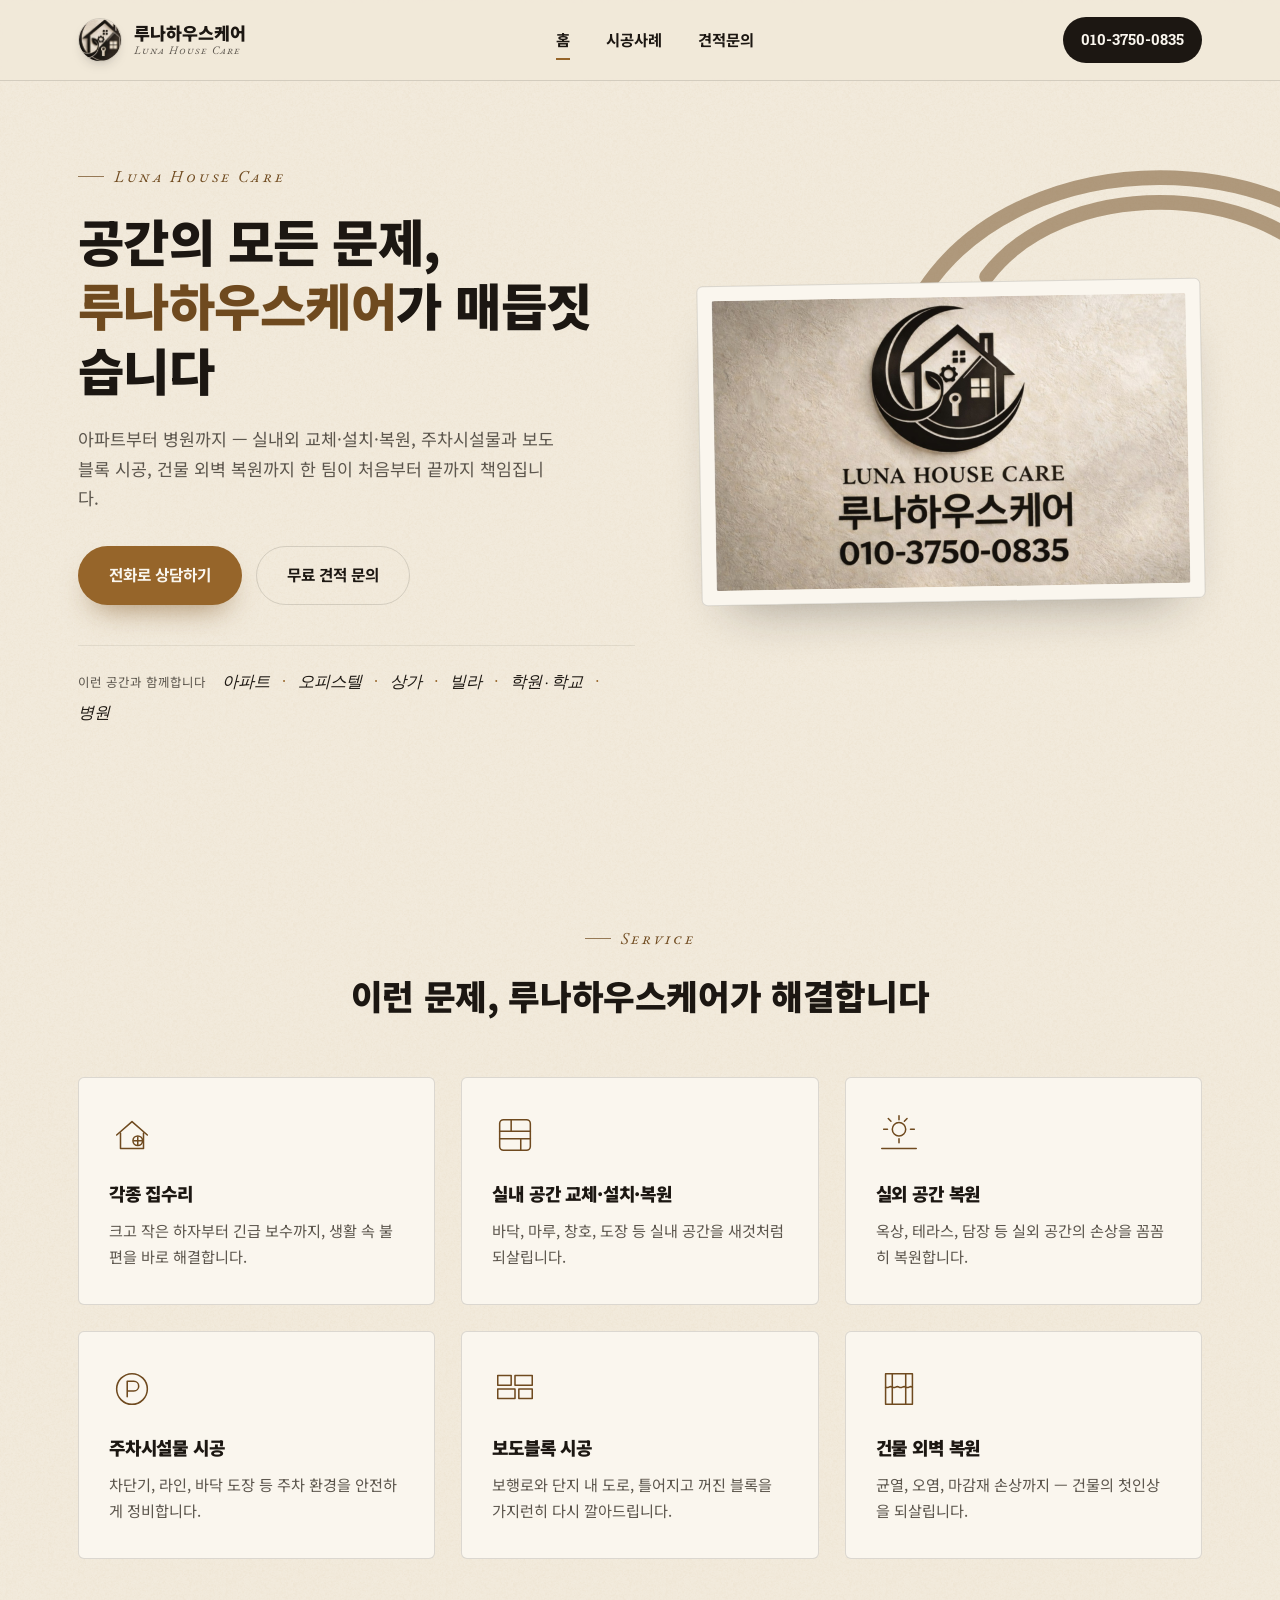
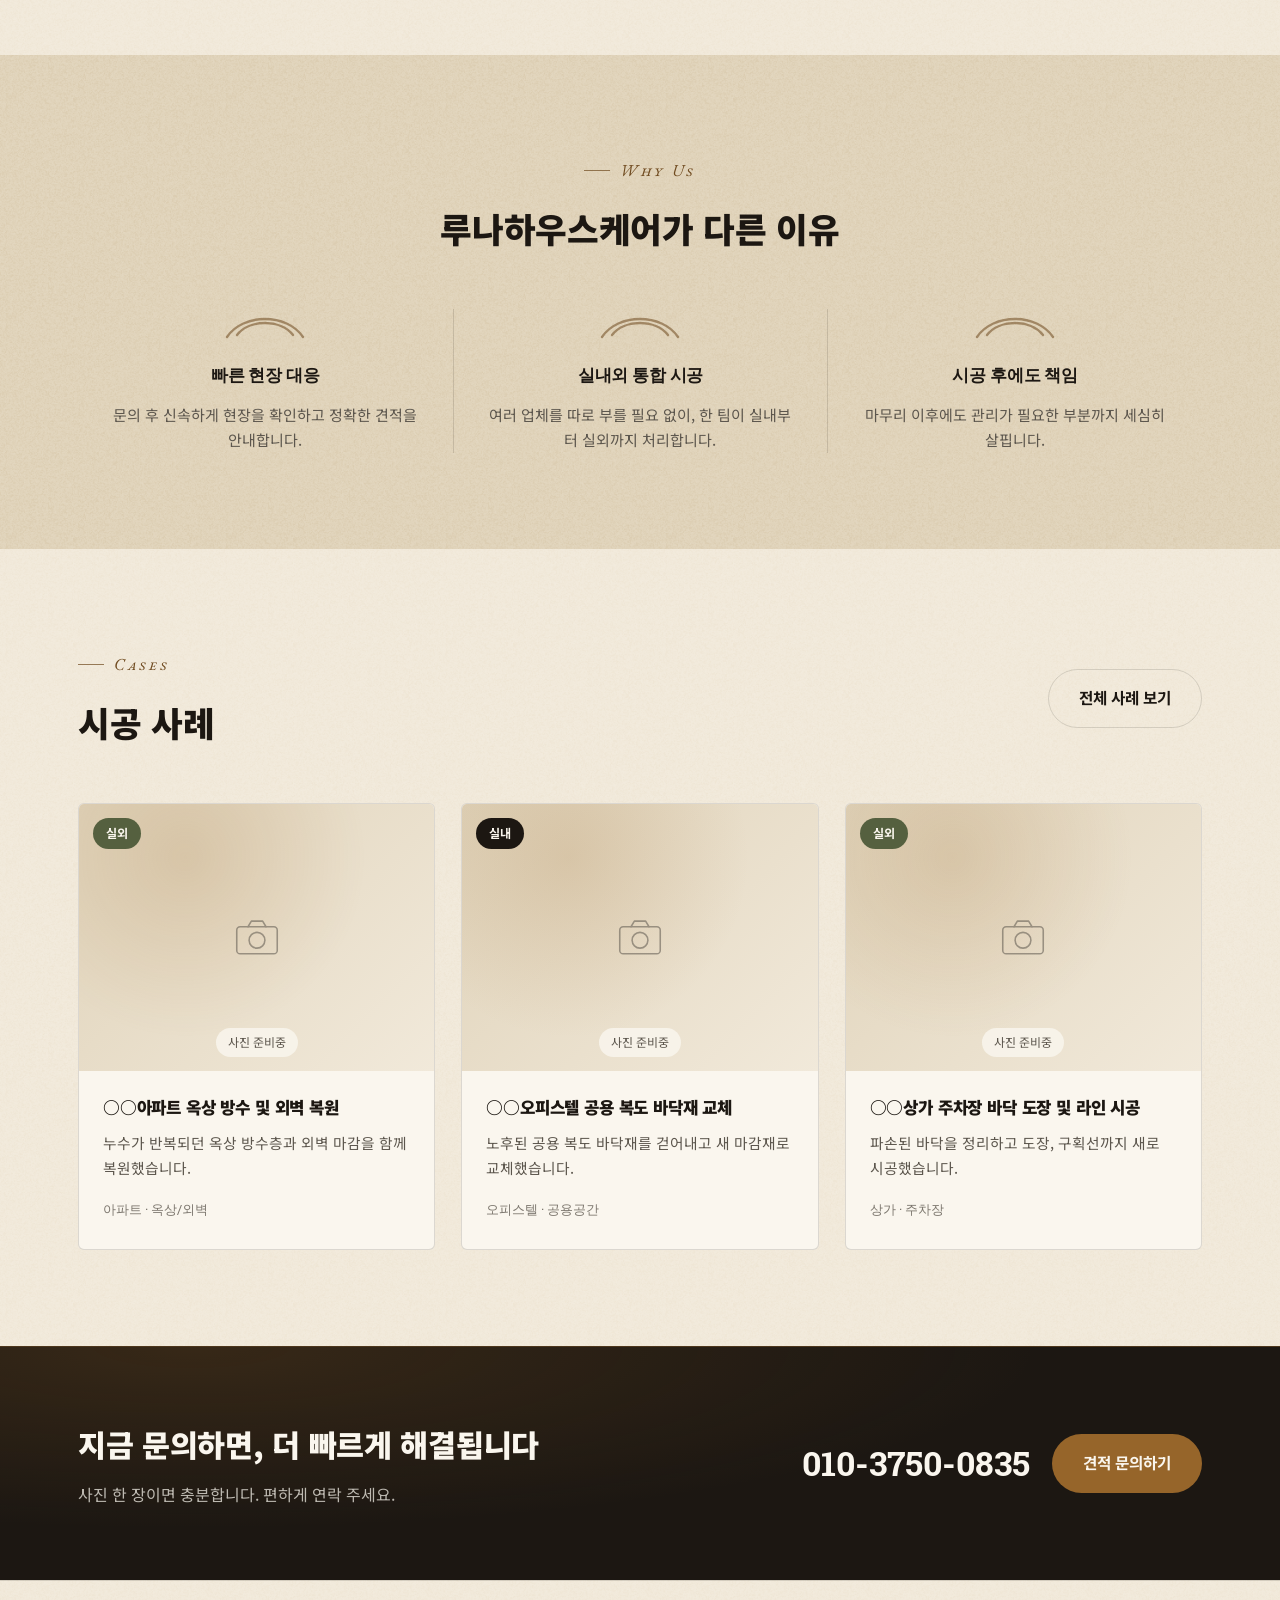
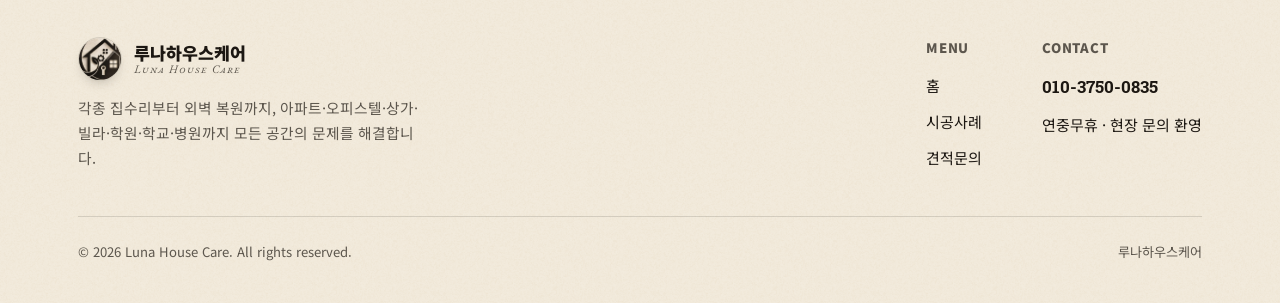
==== commit bb1cb1d1: "Add SEO metadata for Naver/Google indexing Add keyword-rich titles/descriptions, canonical links, Op" ====
--- a/lunahouse/index.html
+++ b/lunahouse/index.html
@@ -3,13 +3,53 @@
 <head>
 <meta charset="UTF-8">
 <meta name="viewport" content="width=device-width, initial-scale=1.0">
-<title>루나하우스케어 | 공간의 모든 문제를 해결합니다</title>
-<meta name="description" content="아파트, 오피스텔, 상가, 빌라, 학원, 학교, 병원까지 — 실내외 교체·설치·복원, 주차시설물, 보도블록 시공, 건물 외벽 복원을 루나하우스케어가 책임집니다.">
+<title>서울 집수리·인테리어 시공 전문 | 루나하우스케어</title>
+<meta name="description" content="서울 아파트·오피스텔·상가·빌라·학원·병원 집수리부터 실내외 교체·설치·복원, 주차시설물·보도블록 시공, 건물 외벽 복원까지 — 루나하우스케어가 한 번에 해결합니다. 무료 견적 문의 010-3750-0835.">
+<meta name="keywords" content="서울 집수리, 집수리업체, 인테리어 시공, 실내 복원, 실외 복원, 외벽 복원, 외벽 도장, 주차장 시설물 시공, 보도블록 시공, 아파트 집수리, 오피스텔 집수리, 상가 인테리어, 빌라 외벽 복원, 학원 시설 보수, 병원 시설 보수, 누수 보수, 루나하우스케어">
+<link rel="canonical" href="https://lunahouse.uemeejung.com/">
+<meta property="og:type" content="website">
+<meta property="og:site_name" content="루나하우스케어">
+<meta property="og:title" content="서울 집수리·인테리어 시공 전문 | 루나하우스케어">
+<meta property="og:description" content="서울 아파트·오피스텔·상가·빌라·학원·병원 집수리부터 실내외 교체·복원, 주차시설물·보도블록 시공, 건물 외벽 복원까지 한 번에 해결합니다.">
+<meta property="og:url" content="https://lunahouse.uemeejung.com/">
+<meta property="og:image" content="https://lunahouse.uemeejung.com/assets/logo-full.jpg">
+<meta name="twitter:card" content="summary_large_image">
 <link rel="icon" type="image/jpeg" href="assets/logo-icon.jpg">
 <link rel="preconnect" href="https://fonts.googleapis.com">
 <link rel="preconnect" href="https://fonts.gstatic.com" crossorigin>
 <link href="https://fonts.googleapis.com/css2?family=EB+Garamond:ital@0;1&family=Noto+Sans+KR:wght@400;500;700;900&family=Roboto+Slab:wght@500;700&display=swap" rel="stylesheet">
 <link rel="stylesheet" href="assets/css/style.css">
+<!-- 네이버 서치어드바이저(searchadvisor.naver.com)에서 사이트 등록 후 발급받은 코드를 아래에 넣어주세요 -->
+<!-- <meta name="naver-site-verification" content="여기에_인증코드_붙여넣기"> -->
+<script type="application/ld+json">
+{
+  "@context": "https://schema.org",
+  "@type": "HomeAndConstructionBusiness",
+  "name": "루나하우스케어",
+  "alternateName": "Luna House Care",
+  "image": "https://lunahouse.uemeejung.com/assets/logo-full.jpg",
+  "url": "https://lunahouse.uemeejung.com/",
+  "telephone": "+82-10-3750-0835",
+  "areaServed": {
+    "@type": "City",
+    "name": "서울특별시"
+  },
+  "address": {
+    "@type": "PostalAddress",
+    "addressLocality": "서울특별시",
+    "addressCountry": "KR"
+  },
+  "description": "서울 아파트·오피스텔·상가·빌라·학원·병원 등 각종 집수리, 실내외 교체·설치·복원, 주차시설물·보도블록 시공, 건물 외벽 복원 전문업체",
+  "makesOffer": [
+    { "@type": "Offer", "itemOffered": { "@type": "Service", "name": "각종 집수리" } },
+    { "@type": "Offer", "itemOffered": { "@type": "Service", "name": "실내 공간 교체·설치·복원" } },
+    { "@type": "Offer", "itemOffered": { "@type": "Service", "name": "실외 공간 복원" } },
+    { "@type": "Offer", "itemOffered": { "@type": "Service", "name": "주차시설물 시공" } },
+    { "@type": "Offer", "itemOffered": { "@type": "Service", "name": "보도블록 시공" } },
+    { "@type": "Offer", "itemOffered": { "@type": "Service", "name": "건물 외벽 복원" } }
+  ]
+}
+</script>
 </head>
 <body>
 
--- a/lunahouse/assets/css/style.css
+++ b/lunahouse/assets/css/style.css
@@ -4,15 +4,17 @@
 
 :root {
   --plaster: #f1e9da;
-  --plaster-deep: #e4d8c2;
+  --plaster-deep: #e0d3ba;
   --paper: #faf6ee;
-  --ink: #211c16;
+  --ink: #1c1712;
   --ink-soft: #5c564d;
-  --brass: #9c6b2e;
-  --brass-deep: #7c5322;
+  --brass: #96652a;
+  --brass-deep: #6f4a1f;
   --moss: #55603f;
   --line: rgba(33, 28, 22, 0.14);
-  --shadow: 0 24px 48px -28px rgba(33, 28, 22, 0.35);
+  --line-soft: rgba(33, 28, 22, 0.08);
+  --shadow: 0 28px 54px -30px rgba(28, 23, 18, 0.4);
+  --texture: url("../texture.jpg");
 
   --font-serif: "EB Garamond", "Noto Serif KR", serif;
   --font-kr: "Noto Sans KR", sans-serif;
@@ -31,7 +33,11 @@
 
 body {
   margin: 0;
-  background: var(--plaster);
+  background-color: var(--plaster);
+  background-image: var(--texture);
+  background-size: 220px 220px;
+  background-repeat: repeat;
+  background-blend-mode: soft-light;
   color: var(--ink);
   font-family: var(--font-kr);
   font-size: 16px;
@@ -377,39 +383,53 @@
 .trust-row {
   display: flex;
   flex-wrap: wrap;
-  gap: 10px;
-  align-items: center;
+  align-items: baseline;
+  gap: 3px 0;
+  padding-top: 22px;
+  border-top: 1px solid var(--line-soft);
 }
 
 .trust-row span.label {
-  font-size: 0.85rem;
-  color: var(--ink-soft);
-  margin-right: 4px;
+  font-size: 0.78rem;
+  letter-spacing: 0.08em;
+  color: var(--ink-soft);
+  margin-right: 16px;
 }
 
 .chip {
-  display: inline-flex;
-  align-items: center;
-  padding: 7px 15px;
-  border-radius: 999px;
+  font-family: var(--font-serif);
+  font-style: italic;
+  font-size: 1.02rem;
+  color: var(--ink);
+}
+
+.chip:not(:last-child)::after {
+  content: "\00b7";
+  color: var(--brass);
+  margin: 0 12px;
+  font-style: normal;
+}
+
+.hero-figure {
+  position: relative;
+  padding: 14px;
   background: var(--paper);
   border: 1px solid var(--line);
-  font-size: 0.86rem;
-  font-weight: 600;
-  color: var(--ink-soft);
-}
-
-.hero-figure {
-  position: relative;
-  border-radius: 22px;
-  overflow: hidden;
+  border-radius: 6px;
   box-shadow: var(--shadow);
-  border: 1px solid var(--line);
+  transform: rotate(-1deg);
 }
 
 .hero-figure img {
   width: 100%;
   height: auto;
+  border-radius: 2px;
+}
+
+@media (prefers-reduced-motion: reduce) {
+  .hero-figure {
+    transform: none;
+  }
 }
 
 /* -- sections --------------------------------------------------------------- */
@@ -419,7 +439,11 @@
 }
 
 .section-alt {
-  background: var(--plaster-deep);
+  background-color: var(--plaster-deep);
+  background-image: var(--texture);
+  background-size: 220px 220px;
+  background-repeat: repeat;
+  background-blend-mode: soft-light;
 }
 
 .section-head {
@@ -459,16 +483,35 @@
 }
 
 .service-card {
+  position: relative;
   background: var(--paper);
   border: 1px solid var(--line);
-  border-radius: 18px;
-  padding: 32px 28px;
-  transition: transform 0.25s ease, box-shadow 0.25s ease;
+  border-radius: 6px;
+  padding: 34px 30px;
+  overflow: hidden;
+  transition: box-shadow 0.25s ease, border-color 0.25s ease;
+}
+
+.service-card::before {
+  content: "";
+  position: absolute;
+  top: 0;
+  left: 0;
+  right: 0;
+  height: 2px;
+  background: var(--brass);
+  transform: scaleX(0);
+  transform-origin: left;
+  transition: transform 0.35s ease;
 }
 
 .service-card:hover {
-  transform: translateY(-4px);
+  border-color: var(--brass);
   box-shadow: var(--shadow);
+}
+
+.service-card:hover::before {
+  transform: scaleX(1);
 }
 
 .service-icon {
@@ -499,8 +542,8 @@
 }
 
 @media (prefers-reduced-motion: reduce) {
-  .service-card:hover {
-    transform: none;
+  .service-card::before {
+    transition: none;
   }
 }
 
@@ -544,7 +587,7 @@
 .case-card {
   background: var(--paper);
   border: 1px solid var(--line);
-  border-radius: 18px;
+  border-radius: 6px;
   overflow: hidden;
 }
 
@@ -651,7 +694,10 @@
 /* -- CTA band ------------------------------------------------------------- */
 
 .cta-band {
-  background: var(--ink);
+  background:
+    radial-gradient(ellipse at 15% 0%, rgba(150, 101, 42, 0.22), transparent 55%),
+    var(--ink);
+  border-top: 1px solid rgba(150, 101, 42, 0.4);
   color: var(--paper);
   padding: 72px 0;
 }
@@ -757,6 +803,126 @@
   color: var(--ink-soft);
 }
 
+/* -- inquiry stats & list ------------------------------------------------------------- */
+
+.stats-row {
+  display: grid;
+  grid-template-columns: repeat(3, 1fr);
+  gap: 0;
+  margin-bottom: 56px;
+}
+
+.stat-tile {
+  text-align: center;
+  padding: 0 20px;
+  border-left: 1px solid var(--line);
+}
+
+.stat-tile:first-child {
+  border-left: none;
+}
+
+.stat-tile strong {
+  display: block;
+  font-family: var(--font-slab);
+  font-size: clamp(1.6rem, 3vw, 2.1rem);
+  color: var(--brass-deep);
+  margin-bottom: 6px;
+}
+
+.stat-tile span {
+  font-size: 0.86rem;
+  color: var(--ink-soft);
+}
+
+.inquiry-list {
+  background: var(--paper);
+  border: 1px solid var(--line);
+  border-radius: 8px;
+  padding: 36px 40px;
+}
+
+.inquiry-head {
+  display: flex;
+  align-items: baseline;
+  justify-content: space-between;
+  flex-wrap: wrap;
+  gap: 8px;
+  margin-bottom: 8px;
+}
+
+.inquiry-head h3 {
+  font-size: 1.1rem;
+}
+
+.inquiry-head .muted {
+  font-size: 0.8rem;
+  color: var(--ink-soft);
+}
+
+.inquiry-list ul {
+  border-top: 1px solid var(--line-soft);
+}
+
+.inquiry-list li {
+  display: flex;
+  align-items: center;
+  gap: 18px;
+  padding: 16px 0;
+  border-bottom: 1px solid var(--line-soft);
+  font-size: 0.94rem;
+}
+
+.inquiry-list .who {
+  font-weight: 700;
+  width: 90px;
+  flex-shrink: 0;
+}
+
+.inquiry-list .what {
+  color: var(--ink-soft);
+  flex: 1;
+}
+
+.inquiry-list .when {
+  font-family: var(--font-slab);
+  font-size: 0.82rem;
+  color: var(--ink-soft);
+  opacity: 0.8;
+  flex-shrink: 0;
+}
+
+@media (max-width: 760px) {
+  .stats-row {
+    grid-template-columns: 1fr;
+    gap: 24px;
+  }
+
+  .stat-tile {
+    border-left: none;
+    border-top: 1px solid var(--line);
+    padding: 20px 0 0;
+  }
+
+  .stat-tile:first-child {
+    border-top: none;
+    padding-top: 0;
+  }
+
+  .inquiry-list {
+    padding: 28px 22px;
+  }
+
+  .inquiry-list li {
+    flex-wrap: wrap;
+    gap: 4px 18px;
+  }
+
+  .inquiry-list .who {
+    width: auto;
+  }
+}
+
 /* -- estimate form ------------------------------------------------------------- */
 
 .estimate-layout {
@@ -770,7 +936,7 @@
 .contact-card {
   background: var(--paper);
   border: 1px solid var(--line);
-  border-radius: 20px;
+  border-radius: 8px;
   padding: 36px;
 }
 
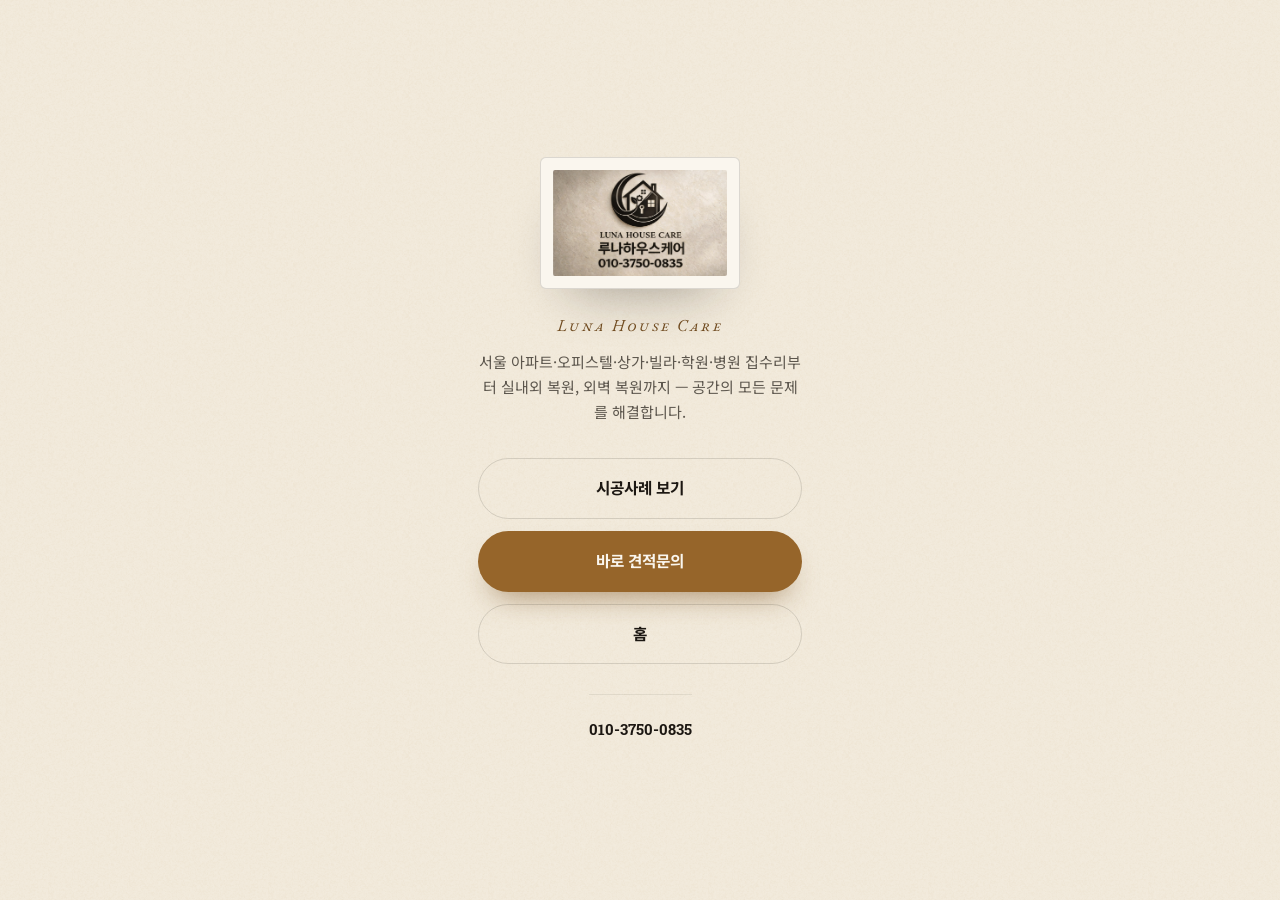
==== commit e2b981cd: "Add cover landing page with 3 entry buttons Turn index.html into a minimal cover page (logo + taglin" ====
--- a/lunahouse/index.html
+++ b/lunahouse/index.html
@@ -51,223 +51,23 @@
 }
 </script>
 </head>
-<body>
+<body class="cover-page">
 
-<header class="site-header">
-  <div class="wrap">
-    <a class="brand" href="index.html">
-      <span class="brand-mark"><img src="assets/logo-icon.jpg" alt="루나하우스케어 로고"></span>
-      <span class="brand-name">
-        <strong>루나하우스케어</strong>
-        <span>Luna House Care</span>
-      </span>
-    </a>
-    <nav class="main-nav">
-      <a href="index.html" aria-current="page">홈</a>
-      <a href="cases.html">시공사례</a>
-      <a href="estimate.html">견적문의</a>
-    </nav>
-    <div class="header-actions">
-      <a class="phone-pill" href="tel:010-3750-0835">010-3750-0835</a>
-      <button class="nav-toggle" aria-label="메뉴 열기" aria-expanded="false"><span></span></button>
-    </div>
+<main class="cover">
+  <div class="cover-mark">
+    <img src="assets/logo-full.jpg" alt="루나하우스케어 — 초승달과 집 모양의 심볼">
   </div>
-</header>
+  <p class="cover-name">Luna House Care</p>
+  <p class="cover-tagline">서울 아파트·오피스텔·상가·빌라·학원·병원 집수리부터 실내외 복원, 외벽 복원까지 — 공간의 모든 문제를 해결합니다.</p>
 
-<section class="hero">
-  <svg class="hero-arc crescent" viewBox="0 0 84 34" aria-hidden="true">
-    <path d="M4,28 C20,4 64,4 80,28" />
-    <path d="M14,26 C26,10 58,10 70,26" />
-  </svg>
-  <div class="wrap">
-    <div>
-      <span class="eyebrow">Luna House Care</span>
-      <h1>공간의 모든 문제,<br><em>루나하우스케어</em>가 매듭짓습니다</h1>
-      <p class="hero-lede">아파트부터 병원까지 — 실내외 교체·설치·복원, 주차시설물과 보도블록 시공, 건물 외벽 복원까지 한 팀이 처음부터 끝까지 책임집니다.</p>
-      <div class="hero-ctas">
-        <a class="btn btn-primary" href="tel:010-3750-0835">전화로 상담하기</a>
-        <a class="btn btn-ghost" href="estimate.html">무료 견적 문의</a>
-      </div>
-      <div class="trust-row">
-        <span class="label">이런 공간과 함께합니다</span>
-        <span class="chip">아파트</span>
-        <span class="chip">오피스텔</span>
-        <span class="chip">상가</span>
-        <span class="chip">빌라</span>
-        <span class="chip">학원 · 학교</span>
-        <span class="chip">병원</span>
-      </div>
-    </div>
-    <div class="hero-figure">
-      <img src="assets/logo-full.jpg" alt="루나하우스케어 로고 — 초승달과 집 모양의 심볼">
-    </div>
-  </div>
-</section>
+  <nav class="cover-actions" aria-label="주요 메뉴">
+    <a class="btn btn-ghost btn-block" href="cases.html">시공사례 보기</a>
+    <a class="btn btn-primary btn-block" href="estimate.html">바로 견적문의</a>
+    <a class="btn btn-ghost btn-block" href="home.html">홈</a>
+  </nav>
 
-<section class="section reveal">
-  <div class="wrap">
-    <div class="section-head center">
-      <span class="eyebrow">Service</span>
-      <h2>이런 문제, 루나하우스케어가 해결합니다</h2>
-    </div>
-    <div class="service-grid">
-      <article class="service-card">
-        <span class="service-icon"><svg viewBox="0 0 48 48"><path d="M8 24 L24 10 L40 24"/><path d="M12 22 V38 H36 V22"/><circle cx="30" cy="30" r="5"/><path d="M30 26 V34 M26 30 H34"/></svg></span>
-        <h3>각종 집수리</h3>
-        <p>크고 작은 하자부터 긴급 보수까지, 생활 속 불편을 바로 해결합니다.</p>
-      </article>
-      <article class="service-card">
-        <span class="service-icon"><svg viewBox="0 0 48 48"><rect x="8" y="8" width="32" height="32" rx="4"/><line x1="8" y1="20" x2="40" y2="20"/><line x1="8" y1="28" x2="40" y2="28"/><line x1="20" y1="8" x2="20" y2="20"/><line x1="30" y1="28" x2="30" y2="40"/></svg></span>
-        <h3>실내 공간 교체·설치·복원</h3>
-        <p>바닥, 마루, 창호, 도장 등 실내 공간을 새것처럼 되살립니다.</p>
-      </article>
-      <article class="service-card">
-        <span class="service-icon"><svg viewBox="0 0 48 48"><circle cx="24" cy="18" r="7"/><path d="M24 4v4M24 28v4M8 18h4M36 18h4M12.8 6.8l2.8 2.8M32.4 6.8l-2.8 2.8"/><path d="M6 38h36"/></svg></span>
-        <h3>실외 공간 복원</h3>
-        <p>옥상, 테라스, 담장 등 실외 공간의 손상을 꼼꼼히 복원합니다.</p>
-      </article>
-      <article class="service-card">
-        <span class="service-icon"><svg viewBox="0 0 48 48"><circle cx="24" cy="24" r="16"/><path d="M19 32V16h7a5 5 0 0 1 0 10h-7"/></svg></span>
-        <h3>주차시설물 시공</h3>
-        <p>차단기, 라인, 바닥 도장 등 주차 환경을 안전하게 정비합니다.</p>
-      </article>
-      <article class="service-card">
-        <span class="service-icon"><svg viewBox="0 0 48 48"><rect x="6" y="10" width="14" height="10"/><rect x="24" y="10" width="18" height="10"/><rect x="6" y="24" width="18" height="10"/><rect x="28" y="24" width="14" height="10"/></svg></span>
-        <h3>보도블록 시공</h3>
-        <p>보행로와 단지 내 도로, 틀어지고 꺼진 블록을 가지런히 다시 깔아드립니다.</p>
-      </article>
-      <article class="service-card">
-        <span class="service-icon"><svg viewBox="0 0 48 48"><rect x="10" y="8" width="28" height="32"/><line x1="17" y1="8" x2="17" y2="40"/><line x1="31" y1="8" x2="31" y2="40"/><path d="M10 22c3 2 4-2 7 0s4-2 7 0 4-2 7 0 4-2 7 0"/></svg></span>
-        <h3>건물 외벽 복원</h3>
-        <p>균열, 오염, 마감재 손상까지 — 건물의 첫인상을 되살립니다.</p>
-      </article>
-    </div>
-  </div>
-</section>
+  <a class="cover-phone" href="tel:010-3750-0835">010-3750-0835</a>
+</main>
 
-<section class="section section-alt reveal">
-  <div class="wrap">
-    <div class="section-head center">
-      <span class="eyebrow">Why Us</span>
-      <h2>루나하우스케어가 다른 이유</h2>
-    </div>
-    <div class="pillar-row">
-      <div class="pillar">
-        <svg class="crescent crescent--center" viewBox="0 0 84 34" aria-hidden="true"><path d="M4,28 C20,4 64,4 80,28"/><path d="M14,26 C26,10 58,10 70,26"/></svg>
-        <h3>빠른 현장 대응</h3>
-        <p>문의 후 신속하게 현장을 확인하고 정확한 견적을 안내합니다.</p>
-      </div>
-      <div class="pillar">
-        <svg class="crescent crescent--center" viewBox="0 0 84 34" aria-hidden="true"><path d="M4,28 C20,4 64,4 80,28"/><path d="M14,26 C26,10 58,10 70,26"/></svg>
-        <h3>실내외 통합 시공</h3>
-        <p>여러 업체를 따로 부를 필요 없이, 한 팀이 실내부터 실외까지 처리합니다.</p>
-      </div>
-      <div class="pillar">
-        <svg class="crescent crescent--center" viewBox="0 0 84 34" aria-hidden="true"><path d="M4,28 C20,4 64,4 80,28"/><path d="M14,26 C26,10 58,10 70,26"/></svg>
-        <h3>시공 후에도 책임</h3>
-        <p>마무리 이후에도 관리가 필요한 부분까지 세심히 살핍니다.</p>
-      </div>
-    </div>
-  </div>
-</section>
-
-<section class="section reveal">
-  <div class="wrap">
-    <div class="section-foot">
-      <div class="section-head">
-        <span class="eyebrow">Cases</span>
-        <h2>시공 사례</h2>
-      </div>
-      <a class="btn btn-ghost" href="cases.html">전체 사례 보기</a>
-    </div>
-    <div class="case-grid">
-      <article class="case-card">
-        <div class="case-thumb">
-          <span class="case-tag outdoor">실외</span>
-          <svg viewBox="0 0 48 48"><rect x="6" y="14" width="36" height="24" rx="3"/><path d="M16 14l3-5h10l3 5"/><circle cx="24" cy="26" r="7"/></svg>
-          <span class="thumb-caption">사진 준비중</span>
-        </div>
-        <div class="case-body">
-          <h3>○○아파트 옥상 방수 및 외벽 복원</h3>
-          <p>누수가 반복되던 옥상 방수층과 외벽 마감을 함께 복원했습니다.</p>
-          <span class="case-meta">아파트 · 옥상/외벽</span>
-        </div>
-      </article>
-      <article class="case-card">
-        <div class="case-thumb">
-          <span class="case-tag">실내</span>
-          <svg viewBox="0 0 48 48"><rect x="6" y="14" width="36" height="24" rx="3"/><path d="M16 14l3-5h10l3 5"/><circle cx="24" cy="26" r="7"/></svg>
-          <span class="thumb-caption">사진 준비중</span>
-        </div>
-        <div class="case-body">
-          <h3>○○오피스텔 공용 복도 바닥재 교체</h3>
-          <p>노후된 공용 복도 바닥재를 걷어내고 새 마감재로 교체했습니다.</p>
-          <span class="case-meta">오피스텔 · 공용공간</span>
-        </div>
-      </article>
-      <article class="case-card">
-        <div class="case-thumb">
-          <span class="case-tag outdoor">실외</span>
-          <svg viewBox="0 0 48 48"><rect x="6" y="14" width="36" height="24" rx="3"/><path d="M16 14l3-5h10l3 5"/><circle cx="24" cy="26" r="7"/></svg>
-          <span class="thumb-caption">사진 준비중</span>
-        </div>
-        <div class="case-body">
-          <h3>○○상가 주차장 바닥 도장 및 라인 시공</h3>
-          <p>파손된 바닥을 정리하고 도장, 구획선까지 새로 시공했습니다.</p>
-          <span class="case-meta">상가 · 주차장</span>
-        </div>
-      </article>
-    </div>
-  </div>
-</section>
-
-<section class="cta-band">
-  <div class="wrap">
-    <div>
-      <h2>지금 문의하면, 더 빠르게 해결됩니다</h2>
-      <p>사진 한 장이면 충분합니다. 편하게 연락 주세요.</p>
-    </div>
-    <div class="cta-actions">
-      <a class="phone-big" href="tel:010-3750-0835">010-3750-0835</a>
-      <a class="btn btn-primary" href="estimate.html">견적 문의하기</a>
-    </div>
-  </div>
-</section>
-
-<footer class="site-footer">
-  <div class="wrap">
-    <div class="footer-top">
-      <div class="footer-brand">
-        <a class="brand" href="index.html">
-          <span class="brand-mark"><img src="assets/logo-icon.jpg" alt="루나하우스케어 로고"></span>
-          <span class="brand-name">
-            <strong>루나하우스케어</strong>
-            <span>Luna House Care</span>
-          </span>
-        </a>
-        <p>각종 집수리부터 외벽 복원까지, 아파트·오피스텔·상가·빌라·학원·학교·병원까지 모든 공간의 문제를 해결합니다.</p>
-      </div>
-      <div class="footer-links">
-        <div class="footer-col">
-          <h4>MENU</h4>
-          <a href="index.html">홈</a>
-          <a href="cases.html">시공사례</a>
-          <a href="estimate.html">견적문의</a>
-        </div>
-        <div class="footer-col">
-          <h4>CONTACT</h4>
-          <a class="phone" href="tel:010-3750-0835">010-3750-0835</a>
-          <p>연중무휴 · 현장 문의 환영</p>
-        </div>
-      </div>
-    </div>
-    <div class="footer-bottom">
-      <span>© 2026 Luna House Care. All rights reserved.</span>
-      <span>루나하우스케어</span>
-    </div>
-  </div>
-</footer>
-
-<script src="assets/js/main.js"></script>
 </body>
 </html>
--- a/lunahouse/assets/css/style.css
+++ b/lunahouse/assets/css/style.css
@@ -1143,6 +1143,73 @@
   font-weight: 700;
 }
 
+/* -- cover page ------------------------------------------------------------- */
+
+.cover-page {
+  min-height: 100dvh;
+  display: flex;
+}
+
+.cover {
+  margin: auto;
+  width: 100%;
+  max-width: 380px;
+  padding: 48px 28px;
+  text-align: center;
+}
+
+.cover-mark {
+  width: 200px;
+  margin: 0 auto 22px;
+  padding: 12px;
+  background: var(--paper);
+  border: 1px solid var(--line);
+  border-radius: 6px;
+  box-shadow: var(--shadow);
+}
+
+.cover-mark img {
+  border-radius: 2px;
+}
+
+.cover-name {
+  font-family: var(--font-serif);
+  font-style: italic;
+  font-variant: small-caps;
+  letter-spacing: 0.14em;
+  color: var(--brass-deep);
+  font-size: 1.05rem;
+  margin-bottom: 10px;
+}
+
+.cover-tagline {
+  color: var(--ink-soft);
+  font-size: 0.94rem;
+  line-height: 1.65;
+  margin-bottom: 34px;
+}
+
+.cover-actions {
+  display: flex;
+  flex-direction: column;
+  gap: 12px;
+  margin-bottom: 30px;
+}
+
+.cover-actions .btn {
+  padding: 16px 20px;
+}
+
+.cover-phone {
+  display: inline-block;
+  font-family: var(--font-slab);
+  font-weight: 700;
+  color: var(--ink);
+  font-size: 0.95rem;
+  border-top: 1px solid var(--line-soft);
+  padding-top: 22px;
+}
+
 /* -- reveal on scroll ------------------------------------------------------------- */
 
 .reveal {
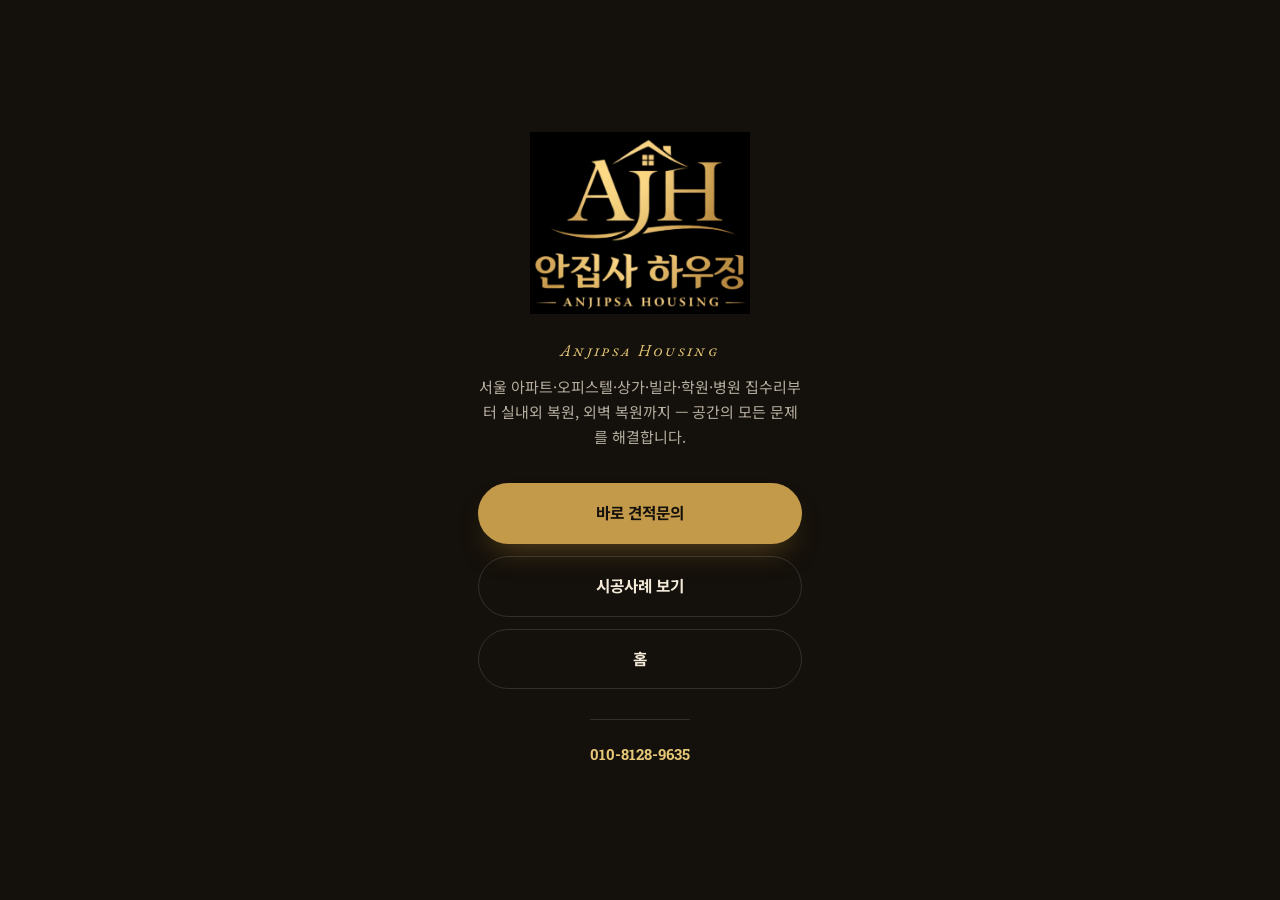
==== commit 3e1594ea: "Rebrand site to Anjipsa Housing (AJH) with black/gold theme Replace Luna House Care branding with th" ====
--- a/lunahouse/index.html
+++ b/lunahouse/index.html
@@ -3,18 +3,18 @@
 <head>
 <meta charset="UTF-8">
 <meta name="viewport" content="width=device-width, initial-scale=1.0">
-<title>서울 집수리·인테리어 시공 전문 | 루나하우스케어</title>
-<meta name="description" content="서울 아파트·오피스텔·상가·빌라·학원·병원 집수리부터 실내외 교체·설치·복원, 주차시설물·보도블록 시공, 건물 외벽 복원까지 — 루나하우스케어가 한 번에 해결합니다. 무료 견적 문의 010-3750-0835.">
-<meta name="keywords" content="서울 집수리, 집수리업체, 인테리어 시공, 실내 복원, 실외 복원, 외벽 복원, 외벽 도장, 주차장 시설물 시공, 보도블록 시공, 아파트 집수리, 오피스텔 집수리, 상가 인테리어, 빌라 외벽 복원, 학원 시설 보수, 병원 시설 보수, 누수 보수, 루나하우스케어">
-<link rel="canonical" href="https://lunahouse.uemeejung.com/">
+<title>서울 집수리·인테리어 시공 전문 | 안집사 하우징</title>
+<meta name="description" content="서울 아파트·오피스텔·상가·빌라·학원·병원 집수리부터 실내외 교체·설치·복원, 주차시설물·보도블록 시공, 건물 외벽 복원까지 — 안집사 하우징이 한 번에 해결합니다. 무료 견적 문의 010-8128-9635.">
+<meta name="keywords" content="서울 집수리, 집수리업체, 인테리어 시공, 실내 복원, 실외 복원, 외벽 복원, 외벽 도장, 주차장 시설물 시공, 보도블록 시공, 아파트 집수리, 오피스텔 집수리, 상가 인테리어, 빌라 외벽 복원, 학원 시설 보수, 병원 시설 보수, 누수 보수, 안집사 하우징">
+<link rel="canonical" href="https://anjipsa.uemeejung.com/">
 <meta property="og:type" content="website">
-<meta property="og:site_name" content="루나하우스케어">
-<meta property="og:title" content="서울 집수리·인테리어 시공 전문 | 루나하우스케어">
+<meta property="og:site_name" content="안집사 하우징">
+<meta property="og:title" content="서울 집수리·인테리어 시공 전문 | 안집사 하우징">
 <meta property="og:description" content="서울 아파트·오피스텔·상가·빌라·학원·병원 집수리부터 실내외 교체·복원, 주차시설물·보도블록 시공, 건물 외벽 복원까지 한 번에 해결합니다.">
-<meta property="og:url" content="https://lunahouse.uemeejung.com/">
-<meta property="og:image" content="https://lunahouse.uemeejung.com/assets/logo-full.jpg">
+<meta property="og:url" content="https://anjipsa.uemeejung.com/">
+<meta property="og:image" content="https://anjipsa.uemeejung.com/assets/logo-full.png">
 <meta name="twitter:card" content="summary_large_image">
-<link rel="icon" type="image/jpeg" href="assets/logo-icon.jpg">
+<link rel="icon" type="image/png" href="assets/logo-icon.png">
 <link rel="preconnect" href="https://fonts.googleapis.com">
 <link rel="preconnect" href="https://fonts.gstatic.com" crossorigin>
 <link href="https://fonts.googleapis.com/css2?family=EB+Garamond:ital@0;1&family=Noto+Sans+KR:wght@400;500;700;900&family=Roboto+Slab:wght@500;700&display=swap" rel="stylesheet">
@@ -25,11 +25,11 @@
 {
   "@context": "https://schema.org",
   "@type": "HomeAndConstructionBusiness",
-  "name": "루나하우스케어",
-  "alternateName": "Luna House Care",
-  "image": "https://lunahouse.uemeejung.com/assets/logo-full.jpg",
-  "url": "https://lunahouse.uemeejung.com/",
-  "telephone": "+82-10-3750-0835",
+  "name": "안집사 하우징",
+  "alternateName": "Anjipsa Housing",
+  "image": "https://anjipsa.uemeejung.com/assets/logo-full.png",
+  "url": "https://anjipsa.uemeejung.com/",
+  "telephone": "+82-10-8128-9635",
   "areaServed": {
     "@type": "City",
     "name": "서울특별시"
@@ -55,18 +55,18 @@
 
 <main class="cover">
   <div class="cover-mark">
-    <img src="assets/logo-full.jpg" alt="루나하우스케어 — 초승달과 집 모양의 심볼">
+    <img src="assets/logo-mark.png" alt="안집사 하우징">
   </div>
-  <p class="cover-name">Luna House Care</p>
+  <p class="cover-name">Anjipsa Housing</p>
   <p class="cover-tagline">서울 아파트·오피스텔·상가·빌라·학원·병원 집수리부터 실내외 복원, 외벽 복원까지 — 공간의 모든 문제를 해결합니다.</p>
 
   <nav class="cover-actions" aria-label="주요 메뉴">
-    <a class="btn btn-ghost btn-block" href="cases.html">시공사례 보기</a>
+    <a class="btn btn-ghost btn-ghost-on-dark btn-block" href="cases.html">시공사례 보기</a>
     <a class="btn btn-primary btn-block" href="estimate.html">바로 견적문의</a>
-    <a class="btn btn-ghost btn-block" href="home.html">홈</a>
+    <a class="btn btn-ghost btn-ghost-on-dark btn-block" href="home.html">홈</a>
   </nav>
 
-  <a class="cover-phone" href="tel:010-3750-0835">010-3750-0835</a>
+  <a class="cover-phone" href="tel:010-8128-9635">010-8128-9635</a>
 </main>
 
 </body>
--- a/lunahouse/assets/css/style.css
+++ b/lunahouse/assets/css/style.css
@@ -1,19 +1,24 @@
 /* ==========================================================================
-   Luna House Care — shared styles
+   AJH 안집사 하우징 (Anjipsa Housing) — shared styles
    ========================================================================== */
 
 :root {
-  --plaster: #f1e9da;
-  --plaster-deep: #e0d3ba;
-  --paper: #faf6ee;
-  --ink: #1c1712;
-  --ink-soft: #5c564d;
-  --brass: #96652a;
-  --brass-deep: #6f4a1f;
-  --moss: #55603f;
-  --line: rgba(33, 28, 22, 0.14);
-  --line-soft: rgba(33, 28, 22, 0.08);
-  --shadow: 0 28px 54px -30px rgba(28, 23, 18, 0.4);
+  --plaster: #f4eee2;
+  --plaster-deep: #e9dfc8;
+  --paper: #fbf8f1;
+  --ink: #14100b;
+  --ink-soft: #5c564a;
+  --gold: #c39a4a;
+  --gold-deep: #8f6d28;
+  --gold-bright: #e7c877;
+  --bronze: #8a5a2a;
+  --cream: #f3ead9;
+  --cream-soft: rgba(243, 234, 217, 0.72);
+  --line: rgba(20, 16, 11, 0.14);
+  --line-soft: rgba(20, 16, 11, 0.08);
+  --line-on-dark: rgba(231, 200, 119, 0.28);
+  --line-on-dark-soft: rgba(243, 234, 217, 0.14);
+  --shadow: 0 28px 54px -30px rgba(10, 8, 5, 0.55);
   --texture: url("../texture.jpg");
 
   --font-serif: "EB Garamond", "Noto Serif KR", serif;
@@ -88,40 +93,45 @@
   font-variant: small-caps;
   letter-spacing: 0.16em;
   font-size: 1.05rem;
-  color: var(--brass-deep);
+  color: var(--gold-deep);
 }
 
 .eyebrow::before {
   content: "";
   width: 26px;
   height: 1px;
-  background: var(--brass-deep);
+  background: currentColor;
   opacity: 0.7;
 }
 
 :focus-visible {
-  outline: 2px solid var(--brass-deep);
+  outline: 2px solid var(--gold-deep);
   outline-offset: 3px;
 }
 
-/* -- crescent divider ------------------------------------------------- */
-
-.crescent {
+/* -- roofline divider --------------------------------------------------- */
+
+.roofline {
   display: block;
-  width: 84px;
-  height: 34px;
-  opacity: 0.55;
-}
-
-.crescent path {
+  width: 64px;
+  height: 26px;
+  opacity: 0.6;
+}
+
+.roofline path {
   fill: none;
-  stroke: var(--brass-deep);
+  stroke: var(--gold-deep);
   stroke-width: 2.4;
   stroke-linecap: round;
-}
-
-.crescent--center {
+  stroke-linejoin: round;
+}
+
+.roofline--center {
   margin: 0 auto;
+}
+
+.roofline--on-dark path {
+  stroke: var(--gold-bright);
 }
 
 /* -- buttons ------------------------------------------------------------ */
@@ -146,13 +156,13 @@
 }
 
 .btn-primary {
-  background: var(--brass);
-  color: var(--paper);
-  box-shadow: 0 16px 30px -14px rgba(124, 83, 34, 0.65);
+  background: var(--gold);
+  color: var(--ink);
+  box-shadow: 0 16px 30px -14px rgba(140, 105, 40, 0.65);
 }
 
 .btn-primary:hover {
-  background: var(--brass-deep);
+  background: var(--gold-bright);
 }
 
 .btn-ghost {
@@ -165,6 +175,15 @@
   border-color: var(--ink);
 }
 
+.btn-ghost-on-dark {
+  color: var(--cream);
+  border-color: var(--line-on-dark-soft);
+}
+
+.btn-ghost-on-dark:hover {
+  border-color: var(--gold-bright);
+}
+
 .btn-block {
   width: 100%;
 }
@@ -184,9 +203,9 @@
   position: sticky;
   top: 0;
   z-index: 40;
-  background: rgba(241, 233, 218, 0.92);
+  background: rgba(15, 12, 8, 0.94);
   backdrop-filter: blur(10px);
-  border-bottom: 1px solid var(--line);
+  border-bottom: 1px solid var(--line-on-dark);
 }
 
 .site-header .wrap {
@@ -203,20 +222,15 @@
 }
 
 .brand-mark {
-  width: 44px;
-  height: 44px;
-  border-radius: 50%;
-  overflow: hidden;
-  border: 1px solid var(--line);
-  box-shadow: 0 6px 14px -8px rgba(33, 28, 22, 0.4);
+  width: 42px;
+  height: 42px;
   flex-shrink: 0;
 }
 
 .brand-mark img {
   width: 100%;
   height: 100%;
-  object-fit: cover;
-  transform: scale(1.5);
+  object-fit: contain;
 }
 
 .brand-name {
@@ -228,6 +242,7 @@
 .brand-name strong {
   font-size: 1.08rem;
   font-weight: 900;
+  color: var(--cream);
 }
 
 .brand-name span {
@@ -236,7 +251,7 @@
   font-variant: small-caps;
   letter-spacing: 0.1em;
   font-size: 0.72rem;
-  color: var(--ink-soft);
+  color: var(--gold-bright);
 }
 
 .main-nav {
@@ -249,12 +264,14 @@
   font-weight: 700;
   font-size: 0.96rem;
   padding: 6px 0;
+  color: var(--cream-soft);
   border-bottom: 2px solid transparent;
 }
 
 .main-nav a:hover,
 .main-nav a[aria-current="page"] {
-  border-color: var(--brass);
+  color: var(--cream);
+  border-color: var(--gold);
 }
 
 .header-actions {
@@ -269,8 +286,8 @@
   gap: 8px;
   padding: 10px 18px;
   border-radius: 999px;
-  background: var(--ink);
-  color: var(--paper);
+  background: var(--gold);
+  color: var(--ink);
   font-family: var(--font-slab);
   font-weight: 700;
   font-size: 0.92rem;
@@ -282,7 +299,7 @@
   width: 40px;
   height: 40px;
   border-radius: 10px;
-  border: 1px solid var(--line);
+  border: 1px solid var(--line-on-dark-soft);
   background: transparent;
   align-items: center;
   justify-content: center;
@@ -296,7 +313,7 @@
   display: block;
   width: 18px;
   height: 2px;
-  background: var(--ink);
+  background: var(--cream);
   position: relative;
   transition: transform 0.2s ease;
 }
@@ -315,18 +332,58 @@
 
 .page-hero {
   padding: 64px 0 48px;
-  border-bottom: 1px solid var(--line);
+  background: var(--ink);
+  border-bottom: 1px solid var(--line-on-dark);
 }
 
 .page-hero h1 {
   font-size: clamp(2rem, 4vw, 2.6rem);
   margin: 14px 0 12px;
+  color: var(--cream);
+}
+
+.page-hero .eyebrow {
+  color: var(--gold-bright);
 }
 
 .page-hero p {
   max-width: 560px;
-  color: var(--ink-soft);
+  color: var(--cream-soft);
   font-size: 1.05rem;
+}
+
+/* -- error page ------------------------------------------------------------- */
+
+.error-hero {
+  background: var(--ink);
+  padding: 120px 0;
+  text-align: center;
+}
+
+.error-code {
+  font-family: var(--font-slab);
+  font-weight: 700;
+  font-size: clamp(3.5rem, 10vw, 6rem);
+  color: var(--gold-bright);
+  line-height: 1;
+  margin: 22px 0 14px;
+}
+
+.error-hero h1 {
+  color: var(--cream);
+  font-size: clamp(1.5rem, 3vw, 1.9rem);
+  margin-bottom: 14px;
+}
+
+.error-hero p {
+  color: var(--cream-soft);
+  max-width: 460px;
+  margin: 0 auto 36px;
+}
+
+.error-hero .hero-ctas {
+  justify-content: center;
+  margin-bottom: 0;
 }
 
 /* -- home hero -------------------------------------------------------------- */
@@ -335,14 +392,15 @@
   position: relative;
   overflow: hidden;
   padding: 76px 0 96px;
+  background: var(--ink);
 }
 
 .hero-arc {
   position: absolute;
-  right: -140px;
-  top: -120px;
-  width: 520px;
-  height: 520px;
+  right: -100px;
+  top: -90px;
+  width: 420px;
+  height: 420px;
   opacity: 0.5;
   pointer-events: none;
 }
@@ -355,20 +413,25 @@
   position: relative;
 }
 
+.hero .eyebrow {
+  color: var(--gold-bright);
+}
+
 .hero h1 {
   font-size: clamp(2.2rem, 4.4vw, 3.15rem);
   line-height: 1.28;
   margin: 18px 0 22px;
+  color: var(--cream);
 }
 
 .hero h1 em {
   font-style: normal;
-  color: var(--brass-deep);
+  color: var(--gold-bright);
 }
 
 .hero-lede {
   font-size: 1.08rem;
-  color: var(--ink-soft);
+  color: var(--cream-soft);
   max-width: 480px;
   margin-bottom: 34px;
 }
@@ -386,13 +449,13 @@
   align-items: baseline;
   gap: 3px 0;
   padding-top: 22px;
-  border-top: 1px solid var(--line-soft);
+  border-top: 1px solid var(--line-on-dark-soft);
 }
 
 .trust-row span.label {
   font-size: 0.78rem;
   letter-spacing: 0.08em;
-  color: var(--ink-soft);
+  color: var(--cream-soft);
   margin-right: 16px;
 }
 
@@ -400,30 +463,39 @@
   font-family: var(--font-serif);
   font-style: italic;
   font-size: 1.02rem;
-  color: var(--ink);
+  color: var(--cream);
 }
 
 .chip:not(:last-child)::after {
   content: "\00b7";
-  color: var(--brass);
+  color: var(--gold);
   margin: 0 12px;
   font-style: normal;
 }
 
 .hero-figure {
   position: relative;
-  padding: 14px;
-  background: var(--paper);
-  border: 1px solid var(--line);
-  border-radius: 6px;
-  box-shadow: var(--shadow);
-  transform: rotate(-1deg);
+  display: flex;
+  align-items: center;
+  justify-content: center;
+  padding: 20px;
+}
+
+.hero-figure::before {
+  content: "";
+  position: absolute;
+  inset: 10%;
+  background: radial-gradient(circle, rgba(199, 160, 74, 0.28), transparent 70%);
+  filter: blur(6px);
+  pointer-events: none;
 }
 
 .hero-figure img {
+  position: relative;
   width: 100%;
+  max-width: 380px;
   height: auto;
-  border-radius: 2px;
+  margin: 0 auto;
 }
 
 @media (prefers-reduced-motion: reduce) {
@@ -499,14 +571,14 @@
   left: 0;
   right: 0;
   height: 2px;
-  background: var(--brass);
+  background: var(--gold);
   transform: scaleX(0);
   transform-origin: left;
   transition: transform 0.35s ease;
 }
 
 .service-card:hover {
-  border-color: var(--brass);
+  border-color: var(--gold);
   box-shadow: var(--shadow);
 }
 
@@ -525,7 +597,7 @@
   width: 100%;
   height: 100%;
   fill: none;
-  stroke: var(--brass-deep);
+  stroke: var(--gold-deep);
   stroke-width: 1.6;
   stroke-linecap: round;
   stroke-linejoin: round;
@@ -595,7 +667,7 @@
   position: relative;
   aspect-ratio: 4 / 3;
   background:
-    radial-gradient(circle at 30% 20%, rgba(156, 107, 46, 0.18), transparent 55%),
+    radial-gradient(circle at 30% 20%, rgba(195, 154, 74, 0.2), transparent 55%),
     linear-gradient(135deg, var(--plaster-deep), var(--plaster));
   display: flex;
   align-items: center;
@@ -621,7 +693,7 @@
   transform: translateX(-50%);
   font-size: 0.75rem;
   color: var(--ink-soft);
-  background: rgba(250, 246, 238, 0.85);
+  background: rgba(251, 248, 241, 0.85);
   padding: 4px 12px;
   border-radius: 999px;
   white-space: nowrap;
@@ -636,11 +708,12 @@
   font-size: 0.76rem;
   font-weight: 700;
   background: var(--ink);
-  color: var(--paper);
+  color: var(--cream);
 }
 
 .case-tag.outdoor {
-  background: var(--moss);
+  background: var(--gold);
+  color: var(--ink);
 }
 
 .case-body {
@@ -688,17 +761,17 @@
 .filter-tab[aria-pressed="true"] {
   background: var(--ink);
   border-color: var(--ink);
-  color: var(--paper);
+  color: var(--cream);
 }
 
 /* -- CTA band ------------------------------------------------------------- */
 
 .cta-band {
   background:
-    radial-gradient(ellipse at 15% 0%, rgba(150, 101, 42, 0.22), transparent 55%),
+    radial-gradient(ellipse at 15% 0%, rgba(199, 160, 74, 0.24), transparent 55%),
     var(--ink);
-  border-top: 1px solid rgba(150, 101, 42, 0.4);
-  color: var(--paper);
+  border-top: 1px solid var(--line-on-dark);
+  color: var(--cream);
   padding: 72px 0;
 }
 
@@ -711,20 +784,20 @@
 }
 
 .cta-band h2 {
-  color: var(--paper);
+  color: var(--cream);
   font-size: clamp(1.5rem, 3vw, 1.9rem);
   margin-bottom: 10px;
 }
 
 .cta-band p {
-  color: rgba(250, 246, 238, 0.72);
+  color: var(--cream-soft);
 }
 
 .cta-band .phone-big {
   font-family: var(--font-slab);
   font-size: clamp(1.6rem, 3vw, 2.1rem);
   font-weight: 700;
-  color: var(--paper);
+  color: var(--gold-bright);
 }
 
 .cta-band .cta-actions {
@@ -742,7 +815,8 @@
 
 .site-footer {
   padding: 56px 0 40px;
-  border-top: 1px solid var(--line);
+  background: var(--ink);
+  color: var(--cream-soft);
 }
 
 .footer-top {
@@ -762,7 +836,7 @@
 }
 
 .footer-brand p {
-  color: var(--ink-soft);
+  color: var(--cream-soft);
   font-size: 0.92rem;
 }
 
@@ -775,7 +849,7 @@
 .footer-col h4 {
   font-size: 0.82rem;
   letter-spacing: 0.06em;
-  color: var(--ink-soft);
+  color: var(--gold-bright);
   margin-bottom: 14px;
 }
 
@@ -784,23 +858,30 @@
   display: block;
   font-size: 0.94rem;
   margin-bottom: 10px;
+  color: var(--cream-soft);
+}
+
+.footer-col a:hover {
+  color: var(--cream);
 }
 
 .footer-col .phone {
   font-family: var(--font-slab);
   font-weight: 700;
   font-size: 1.05rem;
+  color: var(--cream);
 }
 
 .footer-bottom {
   padding-top: 24px;
-  border-top: 1px solid var(--line);
+  border-top: 1px solid var(--line-on-dark-soft);
   display: flex;
   justify-content: space-between;
   flex-wrap: wrap;
   gap: 10px;
   font-size: 0.82rem;
-  color: var(--ink-soft);
+  color: var(--cream-soft);
+  opacity: 0.7;
 }
 
 /* -- inquiry stats & list ------------------------------------------------------------- */
@@ -826,7 +907,7 @@
   display: block;
   font-family: var(--font-slab);
   font-size: clamp(1.6rem, 3vw, 2.1rem);
-  color: var(--brass-deep);
+  color: var(--gold-deep);
   margin-bottom: 6px;
 }
 
@@ -990,7 +1071,7 @@
 .field input:focus,
 .field select:focus,
 .field textarea:focus {
-  outline: 2px solid var(--brass-deep);
+  outline: 2px solid var(--gold-deep);
   outline-offset: 1px;
 }
 
@@ -1029,11 +1110,11 @@
 .check-pill input:checked + span {
   background: var(--ink);
   border-color: var(--ink);
-  color: var(--paper);
+  color: var(--cream);
 }
 
 .check-pill input:focus-visible + span {
-  outline: 2px solid var(--brass-deep);
+  outline: 2px solid var(--gold-deep);
   outline-offset: 2px;
 }
 
@@ -1090,7 +1171,7 @@
   display: block;
 }
 
-.form-success .crescent {
+.form-success .roofline {
   margin-bottom: 18px;
 }
 
@@ -1114,7 +1195,7 @@
   font-size: 1.9rem;
   font-weight: 700;
   margin: 14px 0 6px;
-  color: var(--brass-deep);
+  color: var(--gold-deep);
 }
 
 .contact-card .muted {
@@ -1148,6 +1229,8 @@
 .cover-page {
   min-height: 100dvh;
   display: flex;
+  background-color: var(--ink);
+  background-image: none;
 }
 
 .cover {
@@ -1159,17 +1242,8 @@
 }
 
 .cover-mark {
-  width: 200px;
+  width: 220px;
   margin: 0 auto 22px;
-  padding: 12px;
-  background: var(--paper);
-  border: 1px solid var(--line);
-  border-radius: 6px;
-  box-shadow: var(--shadow);
-}
-
-.cover-mark img {
-  border-radius: 2px;
 }
 
 .cover-name {
@@ -1177,13 +1251,13 @@
   font-style: italic;
   font-variant: small-caps;
   letter-spacing: 0.14em;
-  color: var(--brass-deep);
+  color: var(--gold-bright);
   font-size: 1.05rem;
   margin-bottom: 10px;
 }
 
 .cover-tagline {
-  color: var(--ink-soft);
+  color: var(--cream-soft);
   font-size: 0.94rem;
   line-height: 1.65;
   margin-bottom: 34px;
@@ -1198,15 +1272,19 @@
 
 .cover-actions .btn {
   padding: 16px 20px;
+}
+
+.cover-actions .btn-primary {
+  order: -1;
 }
 
 .cover-phone {
   display: inline-block;
   font-family: var(--font-slab);
   font-weight: 700;
-  color: var(--ink);
+  color: var(--gold-bright);
   font-size: 0.95rem;
-  border-top: 1px solid var(--line-soft);
+  border-top: 1px solid var(--line-on-dark-soft);
   padding-top: 22px;
 }
 
@@ -1283,8 +1361,8 @@
     top: 80px;
     left: 0;
     right: 0;
-    background: var(--plaster);
-    border-bottom: 1px solid var(--line);
+    background: rgba(15, 12, 8, 0.98);
+    border-bottom: 1px solid var(--line-on-dark);
     flex-direction: column;
     padding: 20px 28px 28px;
     gap: 18px;
